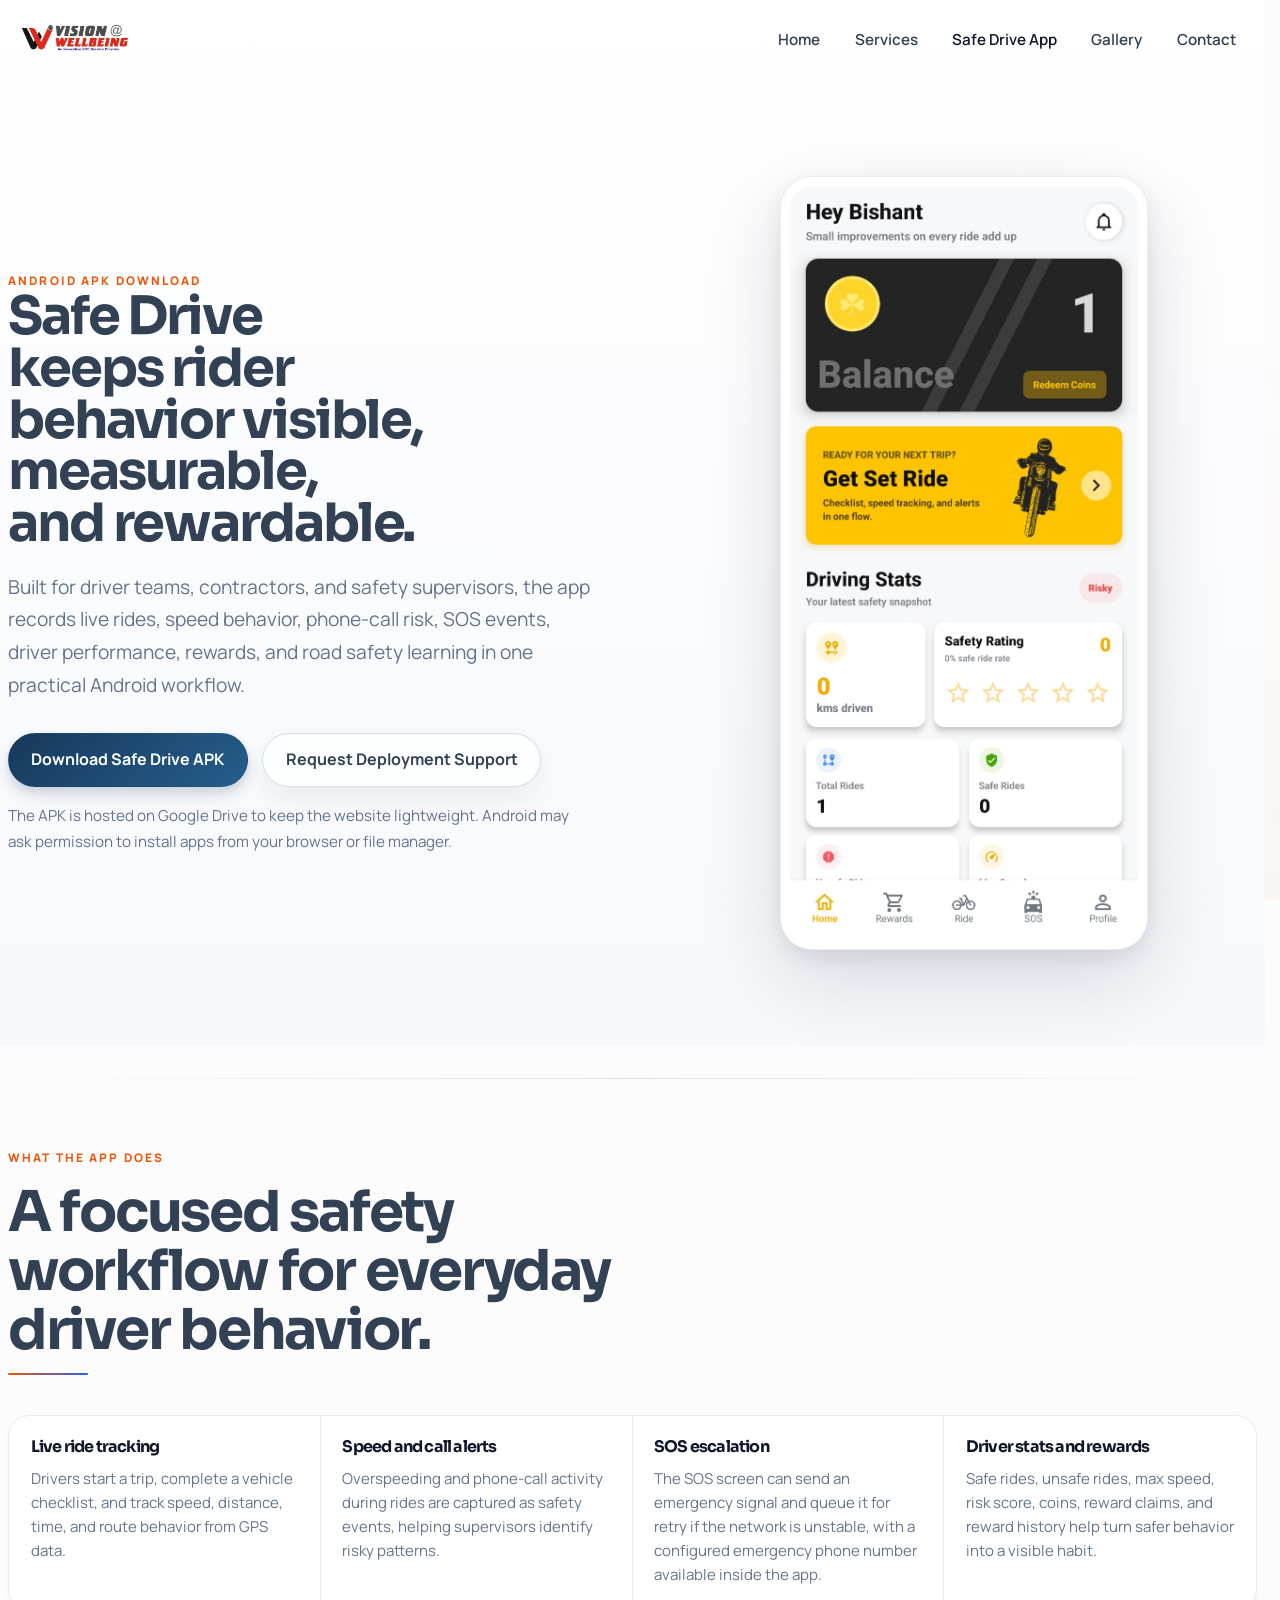
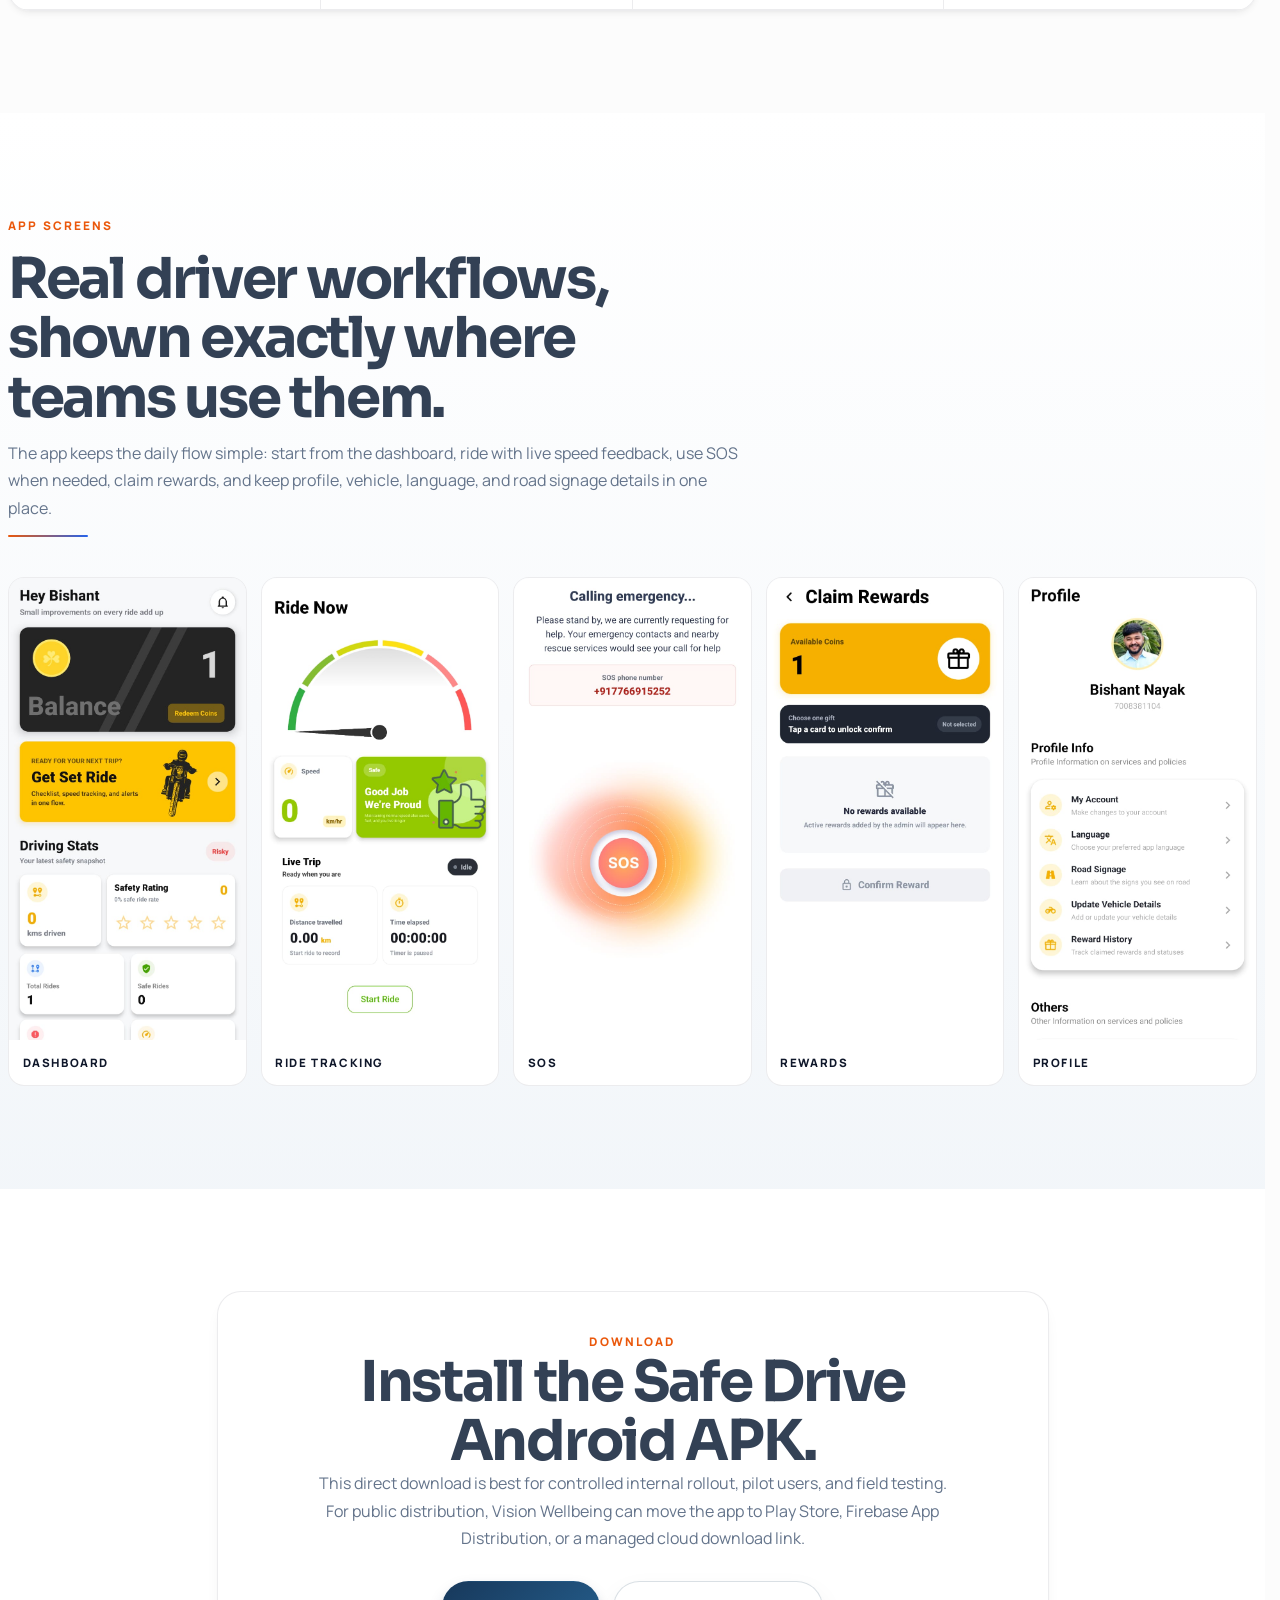
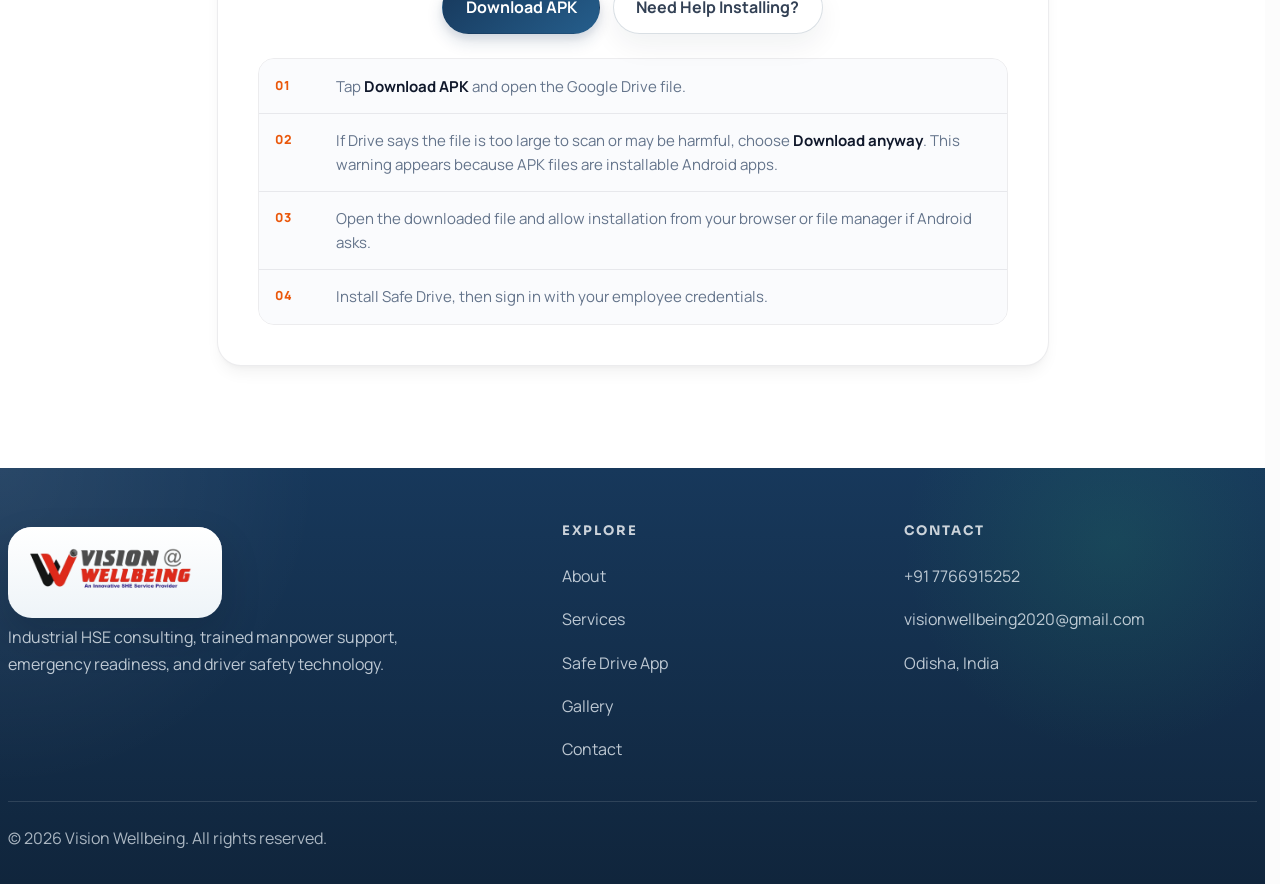
==== safe-drive.html @ f44c6697 "Updates" ====
<!doctype html>
<html lang="en">
  <head>
    <meta charset="UTF-8" />
    <meta name="viewport" content="width=device-width, initial-scale=1.0" />
    <title>Safe Drive App | Vision Wellbeing Driver Safety APK</title>
    <meta
      name="description"
      content="Download the Safe Drive Android APK from Vision Wellbeing. Track ride speed, overspeeding, call risk, SOS, driver stats, rewards and road signage learning."
    />
    <meta
      name="keywords"
      content="Safe Drive APK, driver safety app, road safety app, GPS speed tracking, SOS app, Vision Wellbeing"
    />
    <meta name="robots" content="index,follow" />
    <meta name="theme-color" content="#17385b" />
    <meta property="og:type" content="website" />
    <meta property="og:site_name" content="Vision Wellbeing" />
    <meta property="og:title" content="Safe Drive App | Vision Wellbeing" />
    <meta
      property="og:description"
      content="A driver safety app for live ride tracking, speed alerts, call warnings, SOS support, rewards, and road safety learning."
    />
    <meta property="og:url" content="https://visionwellbeing.co.in/safe-drive.html" />
    <meta
      property="og:image"
      content="https://visionwellbeing.co.in/static/images/safe-drive/home_page.jpeg"
    />
    <link rel="canonical" href="https://visionwellbeing.co.in/safe-drive.html" />
    <link
      rel="icon"
      type="image/x-icon"
      href="static/images/meta/favicon.ico"
    />
    <link rel="preconnect" href="https://fonts.googleapis.com" />
    <link rel="preconnect" href="https://fonts.gstatic.com" crossorigin />
    <link
      href="https://fonts.googleapis.com/css2?family=Manrope:wght@400;500;600;700;800&amp;family=Sora:wght@600;700;800&amp;display=swap"
      rel="stylesheet"
    />
    <link rel="stylesheet" href="static/css/index.css" />
  </head>
  <body class="safe-drive-page">
    <header class="site-header" id="siteHeader">
      <div class="container nav-wrap">
        <a class="brand" href="index.html#home" aria-label="Vision WellBeing home">
          <img
            class="brand-logo"
            src="static/images/logos/logo.png"
            alt="Vision Well being logo"
          />
        </a>

        <button
          class="menu-toggle"
          id="menuToggle"
          type="button"
          aria-label="Toggle menu"
          aria-expanded="false"
          aria-controls="mainNav"
        >
          <span></span>
          <span></span>
          <span></span>
        </button>

        <nav class="main-nav" id="mainNav" aria-label="Primary navigation">
          <a href="index.html#home">Home</a>
          <a href="index.html#services">Services</a>
          <a class="active" href="safe-drive.html">Safe Drive App</a>
          <a href="index.html#work">Gallery</a>
          <a href="index.html#contact">Contact</a>
        </nav>
      </div>
    </header>

    <main>
      <section class="safe-drive-hero">
        <div class="container safe-drive-hero-grid">
          <div class="safe-drive-hero-copy reveal">
            <p class="eyebrow">Android APK download</p>
            <h1 class="hero-title">
              Safe Drive keeps rider behavior visible, measurable, and
              rewardable.
            </h1>
            <p class="hero-subtitle">
              Built for driver teams, contractors, and safety supervisors, the
              app records live rides, speed behavior, phone-call risk, SOS
              events, driver performance, rewards, and road safety learning in
              one practical Android workflow.
            </p>
            <div class="hero-actions">
              <a
                class="btn btn-primary"
                href="https://drive.google.com/uc?export=download&amp;id=1YH_g91ItYjjLVd2Y5SVkSc28QY6SFQeY"
                type="application/vnd.android.package-archive"
                rel="noopener"
                >Download Safe Drive APK</a
              >
              <a class="btn btn-secondary" href="index.html#contact"
                >Request Deployment Support</a
              >
            </div>
            <p class="download-note">
              The APK is hosted on Google Drive to keep the website lightweight.
              Android may ask permission to install apps from your browser or
              file manager.
            </p>
          </div>

          <div class="safe-drive-device reveal">
            <figure class="safe-phone-frame safe-phone-frame-hero">
              <img
                src="static/images/safe-drive/home_page.jpeg"
                alt="Safe Drive home dashboard showing coins, ride start, and driving stats"
              />
            </figure>
          </div>
        </div>
      </section>

      <section class="section section-cream">
        <div class="container">
          <div class="section-head reveal">
            <p class="section-label">What the app does</p>
            <h2 class="section-title">
              A focused safety workflow for everyday driver behavior.
            </h2>
          </div>

          <div class="safe-feature-grid safe-feature-grid-minimal">
            <article class="safe-feature-card reveal">
              <h3>Live ride tracking</h3>
              <p>
                Drivers start a trip, complete a vehicle checklist, and track
                speed, distance, time, and route behavior from GPS data.
              </p>
            </article>
            <article class="safe-feature-card reveal">
              <h3>Speed and call alerts</h3>
              <p>
                Overspeeding and phone-call activity during rides are captured
                as safety events, helping supervisors identify risky patterns.
              </p>
            </article>
            <article class="safe-feature-card reveal">
              <h3>SOS escalation</h3>
              <p>
                The SOS screen can send an emergency signal and queue it for
                retry if the network is unstable, with a configured emergency
                phone number available inside the app.
              </p>
            </article>
            <article class="safe-feature-card reveal">
              <h3>Driver stats and rewards</h3>
              <p>
                Safe rides, unsafe rides, max speed, risk score, coins, reward
                claims, and reward history help turn safer behavior into a
                visible habit.
              </p>
            </article>
          </div>
        </div>
      </section>

      <section class="section safe-screens-showcase">
        <div class="container">
          <div class="section-head reveal">
            <p class="section-label">App screens</p>
            <h2 class="section-title">
              Real driver workflows, shown exactly where teams use them.
            </h2>
            <p class="section-text section-text-wide">
              The app keeps the daily flow simple: start from the dashboard,
              ride with live speed feedback, use SOS when needed, claim rewards,
              and keep profile, vehicle, language, and road signage details in
              one place.
            </p>
          </div>

          <div class="screen-gallery screen-gallery-minimal">
            <article class="screen-gallery-card reveal">
              <img
                src="static/images/safe-drive/home_page.jpeg"
                alt="Safe Drive home page dashboard"
                loading="lazy"
              />
              <div>
                <span>Dashboard</span>
              </div>
            </article>
            <article class="screen-gallery-card reveal">
              <img
                src="static/images/safe-drive/ride_screen.jpeg"
                alt="Safe Drive live ride page"
                loading="lazy"
              />
              <div>
                <span>Ride tracking</span>
              </div>
            </article>
            <article class="screen-gallery-card reveal">
              <img
                src="static/images/safe-drive/sos.jpeg"
                alt="Safe Drive SOS page"
                loading="lazy"
              />
              <div>
                <span>SOS</span>
              </div>
            </article>
            <article class="screen-gallery-card reveal">
              <img
                src="static/images/safe-drive/rewards.jpeg"
                alt="Safe Drive rewards page"
                loading="lazy"
              />
              <div>
                <span>Rewards</span>
              </div>
            </article>
            <article class="screen-gallery-card reveal">
              <img
                src="static/images/safe-drive/profile.jpeg"
                alt="Safe Drive profile page"
                loading="lazy"
              />
              <div>
                <span>Profile</span>
              </div>
            </article>
          </div>
        </div>
      </section>

      <section class="section app-download-panel" id="download">
        <div class="container app-download-minimal">
          <div class="reveal">
            <p class="section-label">Download</p>
            <h2 class="section-title">Install the Safe Drive Android APK.</h2>
            <p class="section-text">
              This direct download is best for controlled internal rollout,
              pilot users, and field testing. For public distribution, Vision
              Wellbeing can move the app to Play Store, Firebase App
              Distribution, or a managed cloud download link.
            </p>
            <div class="safe-drive-actions">
              <a
                class="btn btn-primary"
                href="https://drive.google.com/uc?export=download&amp;id=1YH_g91ItYjjLVd2Y5SVkSc28QY6SFQeY"
                type="application/vnd.android.package-archive"
                rel="noopener"
                >Download APK</a
              >
              <a class="btn btn-secondary" href="index.html#contact"
                >Need Help Installing?</a
              >
            </div>

            <div class="install-steps" aria-label="Safe Drive installation steps">
              <article>
                <span>01</span>
                <p>Tap <strong>Download APK</strong> and open the Google Drive file.</p>
              </article>
              <article>
                <span>02</span>
                <p>
                  If Drive says the file is too large to scan or may be harmful,
                  choose <strong>Download anyway</strong>. This warning appears
                  because APK files are installable Android apps.
                </p>
              </article>
              <article>
                <span>03</span>
                <p>
                  Open the downloaded file and allow installation from your
                  browser or file manager if Android asks.
                </p>
              </article>
              <article>
                <span>04</span>
                <p>Install Safe Drive, then sign in with your employee credentials.</p>
              </article>
            </div>
          </div>
        </div>
      </section>
    </main>

    <footer class="site-footer">
      <div class="container footer-grid">
        <div class="footer-brand-block">
          <a class="brand brand-footer footer-brand-mark" href="index.html#home">
            <span class="footer-logo-badge">
              <img
                class="brand-logo"
                src="static/images/logos/logo.png"
                alt="Vision Well being logo"
              />
            </span>
          </a>
          <p>
            Industrial HSE consulting, trained manpower support, emergency
            readiness, and driver safety technology.
          </p>
        </div>

        <div class="footer-links">
          <h3>Explore</h3>
          <a href="index.html#about">About</a>
          <a href="index.html#services">Services</a>
          <a href="safe-drive.html">Safe Drive App</a>
          <a href="index.html#work">Gallery</a>
          <a href="index.html#contact">Contact</a>
        </div>

        <div class="footer-contact">
          <h3>Contact</h3>
          <a href="tel:+917766915252">+91 7766915252</a>
          <a href="mailto:visionwellbeing2020@gmail.com"
            >visionwellbeing2020@gmail.com</a
          >
          <span>Odisha, India</span>
        </div>
      </div>

      <div class="container footer-bottom">
        <p>
          &copy; <span id="year"></span> Vision Wellbeing. All rights
          reserved.
        </p>
      </div>
    </footer>

    <button
      class="back-to-top"
      id="backToTop"
      type="button"
      aria-label="Back to top"
    >
      <svg viewBox="0 0 24 24" aria-hidden="true" focusable="false">
        <path
          d="M12 19V5M12 5l-6 6M12 5l6 6"
          fill="none"
          stroke="currentColor"
          stroke-linecap="round"
          stroke-linejoin="round"
          stroke-width="2.25"
        />
      </svg>
    </button>

    <script src="static/js/index.js"></script>
  </body>
</html>
---- static/css/index.css ----
:root {
  --page-bg: #fcfcfc;
  --page-bg-alt: #f1f5f9;
  --surface: rgba(255, 255, 255, 0.7);
  --surface-strong: rgba(255, 255, 255, 0.98);
  --surface-dark: #0f172a;
  --text: #334155;
  --heading: #0f172a;
  --muted: #64748b;
  --line: rgba(15, 23, 42, 0.08);
  --line-strong: rgba(15, 23, 42, 0.15);
  --accent: #ea580c;
  --accent-2: #2563eb;
  --accent-soft: #ffedd5;
  --accent-ghost: rgba(234, 88, 12, 0.1);
  --shadow-sm:
    0 4px 6px -1px rgba(0, 0, 0, 0.05), 0 2px 4px -2px rgba(0, 0, 0, 0.05);
  --shadow-md:
    0 10px 15px -3px rgba(0, 0, 0, 0.05), 0 4px 6px -4px rgba(0, 0, 0, 0.05);
  --shadow-lg:
    0 20px 25px -5px rgba(0, 0, 0, 0.05), 0 8px 10px -6px rgba(0, 0, 0, 0.05);
  --shadow-xl: 0 25px 50px -12px rgba(0, 0, 0, 0.1);
  --radius-sm: 12px;
  --radius-md: 24px;
  --radius-lg: 32px;
  --container: 1280px;
  --header-h: 80px;
  --ease: cubic-bezier(0.16, 1, 0.3, 1);
  --glass-bg: rgba(255, 255, 255, 0.65);
  --glass-border: rgba(255, 255, 255, 0.4);
}

*,
*::before,
*::after {
  box-sizing: border-box;
}

html {
  scroll-behavior: smooth;
  overflow-x: hidden;
  scrollbar-gutter: stable;
}

body {
  margin: 0;
  min-width: 320px;
  width: 100%;
  font-family: Manrope, "Segoe UI", sans-serif;
  color: var(--text);
  background: var(--page-bg);
  line-height: 1.7;
  overflow-x: hidden;
  -webkit-font-smoothing: antialiased;
  -moz-osx-font-smoothing: grayscale;
}

h1,
h2,
h3 {
  font-family: Sora, Manrope, sans-serif;
  letter-spacing: -0.05em;
  margin-top: 0;
  margin-bottom: 1.5rem;
}

p {
  margin-top: 0;
  margin-bottom: 1.5rem;
}

body::before,
body::after {
  content: "";
  position: fixed;
  inset: 0;
  pointer-events: none;
  z-index: -1;
}

body::before {
  opacity: 0.4;
  background-image:
    linear-gradient(var(--line) 1px, transparent 1px),
    linear-gradient(90deg, var(--line) 1px, transparent 1px);
  background-size: 60px 60px;
  mask-image: radial-gradient(circle at center, black 10%, transparent 80%);
}

body::after {
  background:
    radial-gradient(circle at 0% 0%, rgba(37, 99, 235, 0.04), transparent 40%),
    radial-gradient(
      circle at 100% 100%,
      rgba(234, 88, 12, 0.04),
      transparent 40%
    );
}

a {
  color: inherit;
  text-decoration: none;
}

button,
input,
textarea {
  font: inherit;
}

button {
  cursor: pointer;
}

img {
  display: block;
  max-width: 100%;
}

main,
section,
footer {
  overflow-x: clip;
}

.container {
  width: min(var(--container), calc(100% - 1rem));
  margin-inline: auto;
  /* padding-inline: 0.5rem; */
}

.scroll-progress {
  position: fixed;
  inset: 0 auto auto 0;
  z-index: 1500;
  width: 100%;
  height: 2px;
  pointer-events: none;
  background: linear-gradient(90deg, rgba(23, 56, 91, 0.06), transparent);
}

.scroll-progress span {
  display: block;
  width: 0;
  height: 100%;
  background: linear-gradient(90deg, var(--accent), var(--accent-2), #2aa46f);
  box-shadow: 0 0 10px rgba(30, 122, 168, 0.18);
  transition: width 120ms linear;
}

.site-header {
  position: fixed;
  top: 0;
  left: 0;
  right: 0;
  z-index: 1200;
  padding: 0;
  transition:
    transform 220ms var(--ease),
    opacity 220ms var(--ease),
    padding 220ms var(--ease);
}

.site-header .container {
  /* width: min(var(--container), 100%); */
  width: min(var(--container), calc(100% - 1rem));
  margin-inline: auto;
  transition:
    width 240ms var(--ease),
    transform 240ms var(--ease);
}

.nav-wrap {
  min-height: var(--header-h);
  /* padding: 0.3rem 1rem; */
  padding: 0.3rem 0;
  display: flex;
  align-items: center;
  justify-content: space-between;
  gap: 1rem;
  border-radius: 0;
  border: 1px solid transparent;
  background: transparent;
  backdrop-filter: none;
  box-shadow: none;
  transition:
    background-color 220ms var(--ease),
    border-color 220ms var(--ease),
    box-shadow 220ms var(--ease),
    transform 220ms var(--ease),
    border-radius 220ms var(--ease),
    backdrop-filter 220ms var(--ease);

  padding: 0 20px 0 0;
}

.site-header.scrolled {
  padding-top: 0.45rem;
}

.site-header.scrolled .container {
  /* width: min(var(--container), calc(100% - 0.9rem)); */
  width: min(var(--container), calc(100% - 1rem));
  transform: translateY(0);
}

.site-header.scrolled .nav-wrap {
  border-radius: 1.35rem;
  background:
    linear-gradient(
      180deg,
      rgba(255, 255, 255, 0.82),
      rgba(255, 255, 255, 0.62)
    ),
    linear-gradient(
      135deg,
      rgba(255, 255, 255, 0.44),
      rgba(255, 255, 255, 0.12)
    );
  border-color: rgba(255, 255, 255, 0.7);

  backdrop-filter: blur(22px) saturate(140%);
  box-shadow:
    0 22px 48px rgba(21, 34, 48, 0.12),
    inset 0 1px 0 rgba(255, 255, 255, 0.62);
  animation: navDetach 320ms var(--ease);
  margin-top: 1rem;
}

@keyframes navDetach {
  0% {
    transform: translateY(-0.4rem) scale(0.985);
    opacity: 0.75;
  }
  100% {
    transform: translateY(0) scale(1);
    opacity: 1;
  }
}

.brand {
  display: inline-flex;

  align-items: center;
  gap: 0.9rem;
  min-width: 0;
  max-width: min(100%, 22rem);
}

.brand-logo {
  /* width: clamp(12.65rem, 4.8vw, 10.15rem); */
  height: clamp(2.65rem, 4.8vw, 3.15rem);
  padding: 4px 10px;
  flex: 0 0 auto;
  object-fit: contain;
}

.brand-copy {
  display: grid;
  min-width: 0;
}

.brand-title {
  display: flex;
  flex-wrap: wrap;
  gap: 0.35rem;
  align-items: center;
  font-family: Sora, Manrope, sans-serif;
  font-size: clamp(1rem, 2vw, 1.25rem);
  font-weight: 700;
  letter-spacing: -0.04em;
  line-height: 1;
}

.brand-title-blue {
  color: #1c73d7;
}

.brand-title-green {
  color: #26a86a;
}

.main-nav {
  position: fixed;
  top: calc(var(--header-h) + 0.55rem);
  left: 50%;
  width: min(var(--container), calc(100vw - 2rem));
  padding: 0.75rem;
  display: grid;
  gap: 0.4rem;
  border-radius: 1.75rem;
  border: 1px solid rgba(255, 255, 255, 0.48);
  box-shadow: 0 24px 54px rgba(21, 34, 48, 0.16);
  transform: translateX(-50%) translateY(-0.9rem) scale(0.96);
  opacity: 1;
  visibility: hidden;
  transition:
    transform 220ms var(--ease),
    opacity 220ms var(--ease),
    visibility 220ms var(--ease);
}

.main-nav.open {
  transform: translateX(-50%) translateY(0) scale(1);
  opacity: 1;
  visibility: visible;
}

.main-nav a {
  padding: 0.8rem 0.95rem;
  border-radius: 999px;
  color: rgba(21, 34, 48, 0.9);
  font-size: 0.95rem;
  font-weight: 600;
  opacity: 1;
  transition:
    background-color 180ms var(--ease),
    color 180ms var(--ease),
    transform 180ms var(--ease);
}

.main-nav a:hover,
.main-nav a.active {
  color: var(--surface-dark);
  background: rgba(23, 56, 91, 0.08);
  transform: translateX(0.2rem);
}

.nav-dropdown {
  position: relative;
  display: grid;
}

.nav-dropdown-head {
  display: grid;
  grid-template-columns: minmax(0, 1fr) auto;
  align-items: center;
  gap: 0.25rem;
}

.nav-dropdown-link {
  padding: 0.8rem 0.95rem;
  border-radius: 999px;
  color: rgba(21, 34, 48, 0.9);
  font-size: 0.95rem;
  font-weight: 600;
  transition:
    background-color 180ms var(--ease),
    color 180ms var(--ease),
    transform 180ms var(--ease);
}

.nav-dropdown-toggle {
  min-height: 3rem;
  min-width: 3rem;
  padding: 0.8rem;
  border: 0;
  border-radius: 999px;
  display: inline-flex;
  align-items: center;
  justify-content: center;
  background: transparent;
  color: rgba(21, 34, 48, 0.9);
  font-size: 0.95rem;
  font-weight: 600;
  transition:
    background-color 180ms var(--ease),
    color 180ms var(--ease);
}

.nav-dropdown-link:hover,
.nav-dropdown-link.active,
.nav-dropdown-toggle:hover,
.nav-dropdown-toggle.active,
.nav-dropdown.open .nav-dropdown-toggle,
.nav-dropdown.open .nav-dropdown-link {
  color: var(--surface-dark);
  background: rgba(23, 56, 91, 0.08);
}

.nav-caret {
  width: 0.6rem;
  height: 0.6rem;
  border-right: 2px solid currentColor;
  border-bottom: 2px solid currentColor;
  transform: rotate(45deg) translateY(-0.08rem);
  transition: transform 180ms var(--ease);
}

.nav-dropdown.open .nav-caret {
  transform: rotate(-135deg) translateY(-0.08rem);
}

.nav-submenu {
  display: grid;
  gap: 0.35rem;
  padding: 0.45rem;
  margin-top: 0.25rem;
  border-radius: 1.4rem;
  border: 1px solid rgba(23, 56, 91, 0.08);
  background: rgba(255, 255, 255, 0.94);
  box-shadow: 0 10px 24px rgba(21, 34, 48, 0.1);
  opacity: 0;
  max-height: 0;
  overflow: hidden;
  visibility: hidden;
  transform: translateY(-0.25rem);
  transition:
    opacity 180ms var(--ease),
    max-height 220ms var(--ease),
    visibility 180ms var(--ease),
    transform 180ms var(--ease);
}

.nav-dropdown.open .nav-submenu {
  opacity: 1;
  max-height: 28rem;
  visibility: visible;
  transform: translateY(0);
}

.nav-submenu a {
  padding: 0.7rem 0.85rem;
  border-radius: 1rem;
  font-size: 0.92rem;
}

.menu-toggle {
  width: 3rem;
  height: 3rem;
  border: 1px solid rgba(23, 56, 91, 0.14);
  border-radius: 1rem;
  display: inline-grid;
  align-content: center;
  gap: 0.33rem;
  padding-inline: 0.7rem;
  background: rgba(255, 255, 255, 0.6);
  color: var(--text);
}

.menu-toggle span {
  height: 2px;
  background: currentColor;
  border-radius: 999px;
  transition:
    transform 180ms var(--ease),
    opacity 180ms var(--ease);
}

.menu-toggle.active span:nth-child(1) {
  transform: translateY(0.46rem) rotate(45deg);
}

.menu-toggle.active span:nth-child(2) {
  opacity: 0;
}

.menu-toggle.active span:nth-child(3) {
  transform: translateY(-0.46rem) rotate(-45deg);
}

.hero {
  position: relative;
  min-height: 100vh;
  min-height: 100svh;
  /* padding: calc(var(--header-h) + 9rem) 0 1.5rem; */
  padding-top: calc(var(--header-h) + 5rem);
  display: flex;
  align-items: stretch;
  overflow: clip;
  background:
    radial-gradient(circle at 10% 20%, rgba(23, 56, 91, 0.05), transparent 40%),
    radial-gradient(
      circle at 90% 80%,
      rgba(232, 118, 59, 0.05),
      transparent 40%
    ),
    radial-gradient(
      circle at 50% 50%,
      rgba(38, 168, 106, 0.03),
      transparent 50%
    );
  background-size: 200% 200%;
  animation: heroMesh 15s ease infinite alternate;
  background-attachment: fixed;
}

@keyframes heroMesh {
  0% {
    background-position: 0% 0%;
  }
  100% {
    background-position: 100% 100%;
  }
}

.hero::before {
  content: "";
  position: absolute;
  inset: 10% -6% auto auto;
  width: min(44rem, 78vw);
  aspect-ratio: 1 / 1;
  border-radius: 50%;
  background: radial-gradient(circle, rgba(23, 56, 91, 0.08), transparent 66%);
  pointer-events: none;
}

.hero::after {
  content: "";
  position: absolute;
  inset: 4rem auto auto 0;
  width: min(34rem, 48vw);
  height: 1px;
  background: linear-gradient(90deg, rgba(232, 118, 59, 0.24), transparent 72%);
  pointer-events: none;
}

.hero-settings {
  position: absolute;
  top: 50%;
  left: calc(100% - 2rem);
  z-index: 0;
  width: min(96vh, 66rem);
  height: min(96vh, 66rem);
  background: url("../images/settings.png") center/contain no-repeat;
  opacity: 0.06;
  transform: translate(-50%, -50%);
  transform-origin: center;
  pointer-events: none;
  filter: saturate(0.95) contrast(1.02);
  animation: heroSettingsSpin 34s linear infinite;
  will-change: transform;
}

@keyframes heroSettingsSpin {
  from {
    transform: translate(-50%, -50%) rotate(0deg);
  }
  to {
    transform: translate(-50%, -50%) rotate(360deg);
  }
}

@keyframes heroSettingsSpinMobile {
  from {
    transform: translate(-50%, 0) rotate(0deg);
  }
  to {
    transform: translate(-50%, 0) rotate(360deg);
  }
}

.hero-orb {
  position: absolute;
  border-radius: 70%;
  filter: blur(40px);
  pointer-events: none;
}

.hero-orb-left {
  top: 7rem;
  left: -6rem;
  width: 16rem;
  height: 16rem;
  background: rgba(232, 118, 59, 0.18);
}

.hero-orb-right {
  right: -4rem;
  bottom: 2rem;
  width: 22rem;
  height: 22rem;
  background: rgba(23, 56, 91, 0.12);
}

.hero-grid {
  display: grid;
  align-items: center;
  gap: clamp(2rem, 5vw, 4.75rem);
  min-height: calc(100vh - var(--header-h) - 3rem);
  min-height: calc(100svh - var(--header-h) - 3rem);
  position: relative;
  z-index: 1;
}

.hero-copy {
  min-width: 0;
  position: relative;
}

.eyebrow,
.section-label,
.card-eyebrow,
.insight-kicker,
.process-panel-label {
  margin: 0;
  font-size: 0.74rem;
  font-weight: 800;
  letter-spacing: 0.18em;
  text-transform: uppercase;
}

.eyebrow,
.section-label,
.card-eyebrow,
.process-panel-label {
  color: var(--accent);
}

.hero-title,
.section-title {
  margin: 0;
  font-family: Sora, Manrope, sans-serif;
  font-weight: 700;
  letter-spacing: -0.04em;
  line-height: 1.05;
}

.hero-title {
  max-width: 12ch;
  font-size: clamp(1.8rem, 5vw, 3.5rem);
  text-wrap: balance;
}

.hero-title-emphasis {
  display: inline-block;
  color: #214f79;
}

.hero-subtitle,
.section-text,
.service-card p,
.process-step p,
.process-panel p,
.contact-cards p {
  margin: 0;
  color: var(--muted);
}

.hero-subtitle {
  max-width: 38rem;
  margin-top: 1.3rem;
  font-size: clamp(1rem, 1.9vw, 1.2rem);
  text-wrap: pretty;
}

.hero-actions {
  margin-top: 2rem;
  display: flex;
  flex-wrap: wrap;
  gap: 0.9rem;
}

.btn {
  min-height: 3.35rem;
  padding: 0 1.4rem;
  border-radius: 999px;
  position: relative;
  isolation: isolate;
  overflow: hidden;
  display: inline-flex;
  align-items: center;
  justify-content: center;
  border: 1px solid transparent;
  font-weight: 700;
  transition:
    transform 300ms cubic-bezier(0.34, 1.56, 0.64, 1),
    box-shadow 300ms var(--ease),
    background-color 300ms var(--ease),
    border-color 300ms var(--ease);
}

.btn:hover {
  transform: translateY(-4px) scale(1.02);
  box-shadow:
    0 10px 20px rgba(0, 0, 0, 0.08),
    0 4px 8px rgba(0, 0, 0, 0.04);
}

.btn::after {
  display: none;
}

.btn:disabled {
  cursor: wait;
  opacity: 0.75;
  transform: none;
  box-shadow: none;
}

.btn-primary {
  background: linear-gradient(140deg, #17385b, #245b88 92%);
  color: #fff;
  box-shadow:
    0 8px 16px rgba(23, 56, 91, 0.15),
    0 4px 8px rgba(23, 56, 91, 0.08);
}

.btn-primary:hover {
  box-shadow:
    0 16px 32px rgba(23, 56, 91, 0.2),
    0 8px 16px rgba(23, 56, 91, 0.12);
}

.btn-secondary {
  border-color: rgba(23, 56, 91, 0.16);
  background: rgba(255, 255, 255, 0.68);
  color: var(--text);
  box-shadow: 0 12px 28px rgba(21, 34, 48, 0.06);
}

.btn-full {
  width: 100%;
}

.safe-drive-section {
  background:
    linear-gradient(135deg, rgba(23, 56, 91, 0.97), rgba(11, 28, 47, 0.98)),
    var(--surface-dark);
  color: #fff;
}

.safe-drive-grid,
.safe-drive-hero-grid,
.app-download-grid {
  display: grid;
  gap: 2rem;
  align-items: center;
}

.safe-drive-section .section-title,
.safe-drive-section .section-text {
  color: #fff;
}

.safe-drive-section .section-text {
  color: rgba(237, 243, 249, 0.78);
}

.safe-drive-actions {
  margin-top: 1.8rem;
  display: flex;
  flex-wrap: wrap;
  gap: 0.8rem;
}

.safe-drive-preview,
.safe-drive-device {
  display: flex;
  justify-content: center;
}

.safe-screen-stack {
  width: min(100%, 34rem);
  min-height: 38rem;
  position: relative;
}

.safe-screen-stack-hero {
  min-height: 42rem;
}

.safe-screen-stack-compact {
  min-height: 34rem;
}

.safe-screen-card {
  margin: 0;
  overflow: hidden;
  border-radius: 2rem;
  border: 1px solid rgba(255, 255, 255, 0.52);
  background: #fff;
  box-shadow: 0 28px 70px rgba(8, 20, 34, 0.22);
}

.safe-screen-card img {
  width: 100%;
  height: 100%;
  display: block;
  object-fit: cover;
  object-position: top center;
}

.safe-screen-card-main {
  position: absolute;
  top: 0;
  left: 5%;
  width: 58%;
  aspect-ratio: 390 / 844;
}

.safe-screen-card-float {
  position: absolute;
  right: 0;
  top: 5.5rem;
  width: 54%;
  aspect-ratio: 390 / 844;
  transform: rotate(3deg);
}

.safe-screen-card-alert {
  position: absolute;
  left: 0;
  bottom: 0.8rem;
  width: 42%;
  aspect-ratio: 390 / 844;
  transform: rotate(-5deg);
  box-shadow: 0 22px 52px rgba(234, 88, 12, 0.22);
}

.safe-screen-stack-compact .safe-screen-card-main {
  left: 6%;
  width: 54%;
}

.safe-screen-stack-compact .safe-screen-card-float {
  top: 3rem;
  width: 50%;
}

.app-phone {
  width: min(100%, 24rem);
  min-height: 31rem;
  padding: 1rem;
  border: 1px solid rgba(255, 255, 255, 0.18);
  border-radius: 2.2rem;
  background:
    linear-gradient(
      180deg,
      rgba(255, 255, 255, 0.94),
      rgba(246, 248, 252, 0.9)
    ),
    #fff;
  color: var(--heading);
  box-shadow: 0 28px 70px rgba(0, 0, 0, 0.22);
  position: relative;
  overflow: hidden;
}

.app-phone::before {
  content: "";
  position: absolute;
  top: 0.7rem;
  left: 50%;
  width: 5.6rem;
  height: 0.35rem;
  border-radius: 999px;
  background: rgba(15, 23, 42, 0.16);
  transform: translateX(-50%);
}

.app-phone-large {
  width: min(100%, 25rem);
  min-height: 35rem;
}

.app-phone-top {
  margin-top: 1.2rem;
  display: flex;
  align-items: center;
  gap: 0.8rem;
}

.app-phone-top img {
  width: 3.8rem;
  height: 3.8rem;
  border-radius: 1.1rem;
  background: #111827;
  box-shadow: 0 14px 24px rgba(15, 23, 42, 0.14);
}

.app-phone-top span,
.ride-status-card span {
  display: block;
  color: var(--muted);
  font-size: 0.82rem;
  font-weight: 800;
  text-transform: uppercase;
  letter-spacing: 0.12em;
}

.app-phone-top strong,
.ride-status-card strong {
  display: block;
  margin-top: 0.15rem;
  color: var(--heading);
  font-family: Sora, Manrope, sans-serif;
  font-size: 1.1rem;
  line-height: 1.2;
}

.app-speedometer {
  width: 100%;
  margin: 2rem 0 1.1rem;
}

.app-stat-grid {
  display: grid;
  grid-template-columns: repeat(2, minmax(0, 1fr));
  gap: 0.7rem;
}

.app-stat-grid span,
.safe-feature-card,
.download-card,
.ride-status-card {
  border: 1px solid var(--line);
  border-radius: var(--radius-sm);
  background: rgba(255, 255, 255, 0.78);
}

.app-stat-grid span {
  min-height: 4.25rem;
  padding: 0.8rem;
  display: grid;
  place-items: center;
  color: var(--heading);
  font-weight: 800;
  text-align: center;
  line-height: 1.25;
}

.safe-drive-hero {
  min-height: 100vh;
  min-height: 100svh;
  padding: calc(var(--header-h) + 4rem) 0 4rem;
  display: grid;
  align-items: center;
  background:
    linear-gradient(
      180deg,
      rgba(255, 255, 255, 0.86),
      rgba(241, 245, 249, 0.74)
    ),
    var(--page-bg-alt);
}

.safe-drive-page .hero-title {
  max-width: 13ch;
}

.download-note {
  max-width: 38rem;
  margin: 1rem 0 0;
  color: var(--muted);
  font-size: 0.95rem;
}

.ride-status-card {
  padding: 1rem;
}

.app-bike {
  width: min(70%, 12rem);
  margin: 1.1rem auto 0;
}

.safe-feature-grid {
  display: grid;
  grid-template-columns: repeat(auto-fit, minmax(min(100%, 18rem), 1fr));
  gap: 1rem;
}

.safe-feature-card {
  padding: 1.35rem;
  box-shadow: var(--shadow-sm);
}

.safe-feature-card span {
  color: var(--accent);
  font-weight: 900;
}

.safe-feature-card h3 {
  margin: 0.55rem 0 0.6rem;
  color: var(--heading);
  font-size: 1.08rem;
  line-height: 1.25;
}

.safe-feature-card p {
  margin: 0;
  color: var(--muted);
}

.safe-screens-showcase {
  background:
    linear-gradient(
      180deg,
      rgba(255, 255, 255, 0.96),
      rgba(241, 245, 249, 0.9)
    ),
    #fff;
}

.screen-gallery {
  display: grid;
  grid-template-columns: repeat(auto-fit, minmax(min(100%, 13rem), 1fr));
  gap: 1rem;
  align-items: start;
}

.screen-gallery-card {
  margin: 0;
  overflow: hidden;
  border: 1px solid var(--line);
  border-radius: var(--radius-sm);
  background: rgba(255, 255, 255, 0.86);
  box-shadow: var(--shadow-md);
}

.screen-gallery-card img {
  width: 100%;
  aspect-ratio: 390 / 844;
  object-fit: cover;
  object-position: top center;
  background: var(--page-bg-alt);
}

.screen-gallery-card div {
  padding: 1rem;
  display: grid;
  gap: 0.35rem;
}

.screen-gallery-card span {
  color: var(--accent);
  font-size: 0.75rem;
  font-weight: 900;
  letter-spacing: 0.14em;
  text-transform: uppercase;
}

.screen-gallery-card strong {
  color: var(--heading);
  font-size: 0.98rem;
  line-height: 1.35;
}

.app-download-panel {
  background: #fff;
}

.download-card {
  padding: 1rem;
  box-shadow: var(--shadow-md);
}

.download-card img {
  width: 100%;
  border-radius: var(--radius-sm);
  background: var(--page-bg-alt);
}

.download-card div {
  margin-top: 1rem;
  display: grid;
  gap: 0.2rem;
}

.download-card strong {
  color: var(--heading);
  font-family: Sora, Manrope, sans-serif;
}

.download-card span {
  color: var(--muted);
}

.safe-drive-page .safe-drive-hero {
  min-height: auto;
  padding: calc(var(--header-h) + 6rem) 0 6rem;
  background:
    linear-gradient(
      180deg,
      rgba(255, 255, 255, 0.96),
      rgba(246, 248, 252, 0.92)
    ),
    var(--page-bg);
}

.safe-drive-page .safe-drive-hero-grid {
  gap: clamp(2rem, 6vw, 5rem);
}

.safe-drive-page .hero-title {
  max-width: 12ch;
  font-size: clamp(1.55rem, 6.4vw, 3.3rem);
  line-height: 0.98;
}

.safe-drive-page .hero-subtitle {
  max-width: 42rem;
}

.safe-phone-frame {
  width: min(100%, 21rem);
  margin: 0;
  padding: 0.55rem;
  border-radius: 2rem;
  border: 1px solid rgba(15, 23, 42, 0.08);
  background: #fff;
  box-shadow:
    0 28px 80px rgba(15, 23, 42, 0.14),
    0 8px 24px rgba(15, 23, 42, 0.08);
}

.safe-phone-frame img {
  display: block;
  width: 100%;
  aspect-ratio: 390 / 844;
  border-radius: 1.45rem;
  object-fit: cover;
  object-position: top center;
}

.safe-phone-frame-hero {
  width: min(100%, 23rem);
}

.safe-phone-frame-small {
  width: min(100%, 19rem);
}

.safe-feature-grid-minimal {
  grid-template-columns: repeat(auto-fit, minmax(min(100%, 15rem), 1fr));
  gap: 0;
  border: 1px solid var(--line);
  border-radius: 1.35rem;
  overflow: hidden;
  background: rgba(255, 255, 255, 0.84);
  box-shadow: var(--shadow-sm);
}

.safe-feature-grid-minimal .safe-feature-card {
  border: 0;
  border-right: 1px solid var(--line);
  border-bottom: 1px solid var(--line);
  border-radius: 0;
  background: transparent;
  box-shadow: none;
  padding: 1.35rem;
}

.safe-feature-grid-minimal .safe-feature-card:nth-child(4n) {
  border-right: 0;
}

.safe-feature-grid-minimal .safe-feature-card h3 {
  margin-top: 0;
  font-size: 1rem;
}

.safe-feature-grid-minimal .safe-feature-card p {
  font-size: 0.94rem;
  line-height: 1.6;
}

.screen-gallery-minimal {
  grid-template-columns: repeat(5, minmax(0, 1fr));
  gap: 0.85rem;
}

.screen-gallery-minimal .screen-gallery-card {
  border-radius: 1rem;
  box-shadow: none;
  background: #fff;
}

.screen-gallery-minimal .screen-gallery-card img {
  aspect-ratio: 390 / 760;
}

.screen-gallery-minimal .screen-gallery-card div {
  padding: 0.8rem 0.85rem;
}

.screen-gallery-minimal .screen-gallery-card span {
  color: var(--heading);
  font-size: 0.72rem;
}

.app-download-minimal {
  width: min(52rem, calc(100% - 1rem));
  margin-inline: auto;
  padding: clamp(1.5rem, 4vw, 2.5rem);
  border: 1px solid var(--line);
  border-radius: 1.5rem;
  background: #fff;
  box-shadow: var(--shadow-md);
  text-align: center;
}

.app-download-minimal .section-title,
.app-download-minimal .section-text {
  margin-inline: auto;
}

.app-download-minimal .safe-drive-actions {
  justify-content: center;
}

.install-steps {
  margin-top: 1.5rem;
  display: grid;
  gap: 0;
  border: 1px solid var(--line);
  border-radius: 1rem;
  overflow: hidden;
  text-align: left;
}

.install-steps article {
  display: grid;
  grid-template-columns: 3rem minmax(0, 1fr);
  gap: 0.85rem;
  padding: 0.95rem 1rem;
  border-bottom: 1px solid var(--line);
  background: rgba(248, 250, 252, 0.72);
}

.install-steps article:last-child {
  border-bottom: 0;
}

.install-steps span {
  color: var(--accent);
  font-size: 0.78rem;
  font-weight: 900;
  letter-spacing: 0.1em;
}

.install-steps p {
  margin: 0;
  color: var(--muted);
  font-size: 0.94rem;
  line-height: 1.55;
}

.install-steps strong {
  color: var(--heading);
}

.hero-metrics {
  margin-top: 6rem;
  display: grid;
  grid-template-columns: repeat(3, minmax(0, 1fr));
  gap: 0.9rem;
}

.hero-metrics article,
.stat-card,
.contact-cards article {
  padding: 1rem 1.1rem;
  border-radius: var(--radius-sm);
  border: 1px solid var(--line);
  background: linear-gradient(
    180deg,
    rgba(255, 255, 255, 0.7),
    rgba(255, 255, 255, 0.52)
  );
  backdrop-filter: blur(12px) saturate(140%);
  box-shadow:
    0 4px 6px rgba(0, 0, 0, 0.05),
    0 10px 15px rgba(0, 0, 0, 0.03);
  transition:
    transform 300ms var(--ease),
    box-shadow 300ms var(--ease);
}

.hero-metrics article:hover,
.stat-card:hover,
.contact-cards article:hover {
  transform: translateY(-8px);
  box-shadow:
    0 20px 30px rgba(0, 0, 0, 0.1),
    0 10px 15px rgba(0, 0, 0, 0.06);
}

.hero-metrics strong,
.stat-card strong {
  display: block;
  font-family: Sora, Manrope, sans-serif;
  font-size: 1.05rem;
  line-height: 1.2;
}

.hero-metrics span,
.stat-card span {
  display: block;
  margin-top: 0.35rem;
  color: var(--muted);
  font-size: 0.92rem;
}

.hero-visual {
  position: relative;
  min-height: clamp(22rem, 48vw, 34rem);
  min-width: 0;
}

.hero-photo-card {
  position: absolute;
  inset: 0 0 3.8rem 2.4rem;
  margin: 0;
  overflow: hidden;
  border-radius: var(--radius-lg);
  border: 1px solid rgba(255, 255, 255, 0.42);
  box-shadow: var(--shadow-lg);
  transform: translate3d(0, var(--parallax-shift, 0px), 0);
}

.hero-photo-card::after {
  content: "";
  position: absolute;
  inset: 0;
  background: linear-gradient(
    180deg,
    rgba(11, 24, 37, 0),
    rgba(11, 24, 37, 0.28)
  );
}

.hero-photo-card img {
  width: 100%;
  height: 100%;
  object-fit: cover;
  transition:
    transform 700ms var(--ease),
    filter 700ms var(--ease);
}

.hero-photo-card:hover img {
  transform: scale(1.06);
  filter: saturate(1.08);
}

.floating-card {
  position: absolute;
  max-width: calc(100% - 0.75rem);
  border-radius: 1.75rem;
  border: 1px solid rgba(255, 255, 255, 0.7);
  background: rgba(255, 255, 255, 0.8);
  backdrop-filter: blur(18px);
  box-shadow: var(--shadow-sm);
  animation: none;
}

.floating-card-blueprint {
  left: 0;
  bottom: 5.6rem;
  width: min(18rem, 78%);
  display: grid;
  grid-template-columns: 5.2rem 1fr;
  gap: 1rem;
  align-items: center;
  padding: 1rem;
}

.floating-card-blueprint img {
  width: 100%;
  aspect-ratio: 1 / 1;
  object-fit: cover;
  border-radius: 1.2rem;
}

.floating-card-blueprint p,
.floating-card-score p {
  margin: 0;
}

.floating-card-blueprint p,
.floating-card-score strong {
  font-family: Sora, Manrope, sans-serif;
  font-weight: 700;
}

.floating-card-blueprint span,
.floating-label {
  color: var(--muted);
  font-size: 0.9rem;
}

.floating-card-score {
  right: 0;
  bottom: 0;
  width: min(17rem, 78%);
  padding: 1.15rem 1.2rem;
  background:
    linear-gradient(180deg, rgba(23, 56, 91, 0.94), rgba(23, 56, 91, 0.88)),
    linear-gradient(140deg, rgba(255, 255, 255, 0.08), rgba(255, 255, 255, 0));
  color: #edf3f9;
  border-color: rgba(255, 255, 255, 0.14);
}

.floating-card-score strong {
  display: block;
  margin-top: 0.45rem;
  font-size: 1.1rem;
  line-height: 1.35;
}

.floating-card-score p {
  margin-top: 0.45rem;
  color: rgba(237, 243, 249, 0.74);
  font-size: 0.95rem;
}

.section {
  padding: clamp(4.8rem, 8vw, 7.8rem) 0;
  position: relative;
}

.section[id],
.service-card[id] {
  scroll-margin-top: calc(var(--header-h) + 1.75rem);
}

.section-cream {
  position: relative;
}

.section-cream::before {
  content: "";
  position: absolute;
  inset: 2rem 0 auto;
  height: 1px;
  background: linear-gradient(
    90deg,
    transparent,
    rgba(23, 56, 91, 0.12),
    transparent
  );
}

.section-grid,
.contact-grid,
.process-grid {
  display: grid;
  gap: clamp(1.5rem, 3vw, 2.2rem);
}

.hero-grid > *,
.section-grid > *,
.contact-grid > *,
.process-grid > *,
.service-grid > *,
.footer-grid > * {
  min-width: 0;
}

.section-head {
  display: grid;
  gap: 0.85rem;
  margin-bottom: clamp(1.75rem, 4vw, 2.5rem);
}

.section-head::after {
  content: "";
  width: min(5rem, 24vw);
  height: 2px;
  border-radius: 999px;
  background: linear-gradient(90deg, var(--accent), var(--accent-2));
}

.section-title {
  max-width: 16ch;
  font-size: clamp(2rem, 4.4vw, 3.8rem);
}

.section-text {
  max-width: 40rem;
  font-size: 1rem;
}

.section-text-wide {
  max-width: 46rem;
}

.pill-row,
.tag-row,
.process-checklist {
  display: flex;
  flex-wrap: wrap;
  gap: 0.75rem;
}

.pill,
.tag-row span,
.process-checklist span {
  padding: 0.65rem 0.95rem;
  border-radius: 999px;
  border: 1px solid rgba(23, 56, 91, 0.12);
  background: rgba(255, 255, 255, 0.62);
  font-size: 0.92rem;
  font-weight: 600;
  color: var(--text);
}

.pill-row {
  margin-top: 1.65rem;
}

.about-stack {
  display: grid;
  gap: 1.25rem;
}

.insight-card,
.service-card,
.process-panel,
.contact-form {
  position: relative;
  overflow: hidden;
  border-radius: var(--radius-md);
  border: 1px solid var(--line);
  background:
    linear-gradient(180deg, rgba(255, 255, 255, 0.86), rgba(255, 255, 255, 0.7))
      padding-box,
    linear-gradient(140deg, rgba(255, 255, 255, 0.7), rgba(23, 56, 91, 0.06))
      border-box;
  box-shadow:
    0 4px 6px rgba(0, 0, 0, 0.05),
    0 10px 15px rgba(0, 0, 0, 0.03);
  backdrop-filter: blur(12px) saturate(130%);
}

.insight-card::before,
.service-card::before,
.process-panel::before,
.contact-form::before {
  content: "";
  position: absolute;
  inset: auto auto 0 0;
  width: 100%;
  height: 100%;
  background: radial-gradient(
    circle at bottom left,
    rgba(232, 118, 59, 0.12),
    transparent 48%
  );
  pointer-events: none;
}

.insight-card-feature {
  padding: 1.2rem;
  display: grid;
  gap: 1.15rem;
}

.insight-media {
  border-radius: 1.6rem;
  overflow: hidden;
  min-height: 15rem;
}

.insight-media img {
  width: 100%;
  height: 100%;
  object-fit: cover;
}

.insight-body {
  display: grid;
  gap: 0.55rem;
}

.insight-body h3,
.service-body h3,
.service-card h3,
.process-step h3,
.process-panel h3,
.contact-form h3 {
  margin: 0;
  font-family: Sora, Manrope, sans-serif;
  font-size: 1.4rem;
  line-height: 1.2;
  letter-spacing: -0.03em;
}

.stats-grid {
  display: grid;
  grid-template-columns: repeat(2, minmax(0, 1fr));
  gap: 1rem;
}

.service-grid {
  display: grid;
  gap: 1rem;
  align-items: stretch;
}

.service-card {
  min-height: 100%;
  padding: 1.35rem;
  display: grid;
  align-content: start;
  gap: 0.8rem;
  transition:
    transform 220ms var(--ease),
    box-shadow 220ms var(--ease),
    border-color 220ms var(--ease);
}

.service-card:hover,
.gallery-item:hover,
.insight-card:hover,
.process-panel:hover,
.contact-form:hover {
  transform: translateY(-8px);
  box-shadow:
    0 20px 30px rgba(0, 0, 0, 0.1),
    0 10px 15px rgba(0, 0, 0, 0.06);
  border-color: var(--line-strong);
  transition:
    transform 300ms var(--ease),
    box-shadow 300ms var(--ease),
    border-color 300ms var(--ease);
}

.service-card::after,
.insight-card::after,
.process-panel::after,
.contact-form::after {
  content: "";
  position: absolute;
  inset: 0 auto auto 0;
  width: 100%;
  height: 3px;
  background: linear-gradient(
    90deg,
    rgba(232, 118, 59, 0.55),
    rgba(30, 122, 168, 0.45),
    transparent 72%
  );
  opacity: 0;
  transition: opacity 220ms var(--ease);
}

.service-card:hover::after,
.insight-card:hover::after,
.process-panel:hover::after,
.contact-form:hover::after {
  opacity: 1;
}

.service-card-wide {
  align-content: start;
  padding: clamp(1.4rem, 3vw, 2rem);
}

.service-card-media {
  display: grid;
  grid-template-rows: minmax(12.5rem, auto) auto;
  gap: 1rem;
}

.service-media {
  border-radius: 1.45rem;
  overflow: hidden;
  min-height: 13rem;
  background:
    linear-gradient(180deg, rgba(23, 56, 91, 0.08), rgba(23, 56, 91, 0.02)),
    #f7f2eb;
}

.service-media img {
  width: 100%;
  height: 100%;
  object-fit: cover;
}

.service-media-contain {
  display: grid;
  place-items: center;
  padding: 1rem;
}

.service-media-contain img {
  object-fit: contain;
}

.service-body {
  display: grid;
  gap: 0.55rem;
}

.service-card h3,
.service-body h3 {
  min-height: 3.2rem;
}

.service-card p:last-child,
.service-body p:last-child {
  margin-top: auto;
}

.competent-person-grid,
.learning-grid {
  display: grid;
  gap: 1.25rem;
  align-items: start;
}

.competent-person-copy,
.learning-copy {
  display: grid;
  gap: 1rem;
}

.competent-person-points,
.learning-cards {
  display: grid;
  gap: 1rem;
}

.competent-person-points article,
.inspection-card,
.learning-feature,
.learning-card,
.client-logo-card {
  position: relative;
  overflow: hidden;
  border-radius: var(--radius-md);
  border: 1px solid var(--line);
  /* background:
    linear-gradient(180deg, rgba(255, 255, 255, 0.88), rgba(255, 255, 255, 0.7))
      padding-box,
    linear-gradient(140deg, rgba(255, 255, 255, 0.7), rgba(23, 56, 91, 0.06))
      border-box; */
  background: rgba(255, 255, 255, 0.78);
  backdrop-filter: blur(14px);
  box-shadow: var(--shadow-sm);
}

.competent-person-points article,
.inspection-card,
.learning-feature,
.learning-card {
  padding: 1.2rem;
}

.competent-person-points article strong,
.inspection-card-title,
.learning-card strong {
  display: block;
  font-family: Sora, Manrope, sans-serif;
  font-size: 1.05rem;
  line-height: 1.25;
  letter-spacing: -0.02em;
}

.competent-person-points article p,
.inspection-card p,
.learning-feature p,
.learning-card p {
  margin: 0.55rem 0 0;
  color: var(--muted);
}

.competent-person-visual {
  display: grid;
  gap: 1rem;
}

.competent-person-art {
  overflow: hidden;
  border-radius: calc(var(--radius-lg) - 0.2rem);
  border: 1px solid rgba(23, 56, 91, 0.1);
  background:
    radial-gradient(
      circle at top right,
      rgba(232, 118, 59, 0.12),
      transparent 30%
    ),
    rgba(255, 255, 255, 0.74);
  box-shadow: var(--shadow-lg);
  position: relative;
}

.competent-person-art img {
  width: 100%;
  height: 100%;
  object-fit: cover;
}

.competent-person-art-badge {
  position: absolute;
  left: 1rem;
  right: 1rem;
  bottom: 1rem;
  padding: 0.8rem 0.9rem;
  border-radius: 1.2rem;
  background: linear-gradient(
    180deg,
    rgba(255, 255, 255, 0.88),
    rgba(255, 255, 255, 0.74)
  );
  border: 1px solid rgba(255, 255, 255, 0.65);
  backdrop-filter: blur(16px);
  box-shadow: 0 12px 28px rgba(21, 34, 48, 0.1);
}

.competent-person-art-badge strong,
.competent-person-art-badge span {
  display: block;
}

.competent-person-art-badge strong {
  font-family: Sora, Manrope, sans-serif;
  font-size: 1rem;
  letter-spacing: -0.02em;
}

.competent-person-art-badge span {
  margin-top: 0.28rem;
  color: var(--muted);
  font-size: 0.9rem;
}

.competent-person-focus {
  display: flex;
  flex-wrap: wrap;
  gap: 0.75rem;
}

.competent-person-focus span {
  padding: 0.75rem 0.95rem;
  border-radius: 999px;
  background: rgba(23, 56, 91, 0.08);
  color: var(--surface-dark);
  font-size: 0.92rem;
  font-weight: 700;
}

.inspection-grid {
  margin-top: 1.35rem;
  display: grid;
  gap: 1rem;
}

.inspection-card {
  min-height: 100%;
  transition:
    transform 220ms var(--ease),
    box-shadow 220ms var(--ease),
    border-color 220ms var(--ease);
}

.inspection-card:hover,
.learning-card:hover,
.client-logo-card:hover {
  transform: translateY(-4px);
  border-color: var(--line-strong);
  box-shadow: var(--shadow-sm);
}

.logo-marquee {
  position: relative;
  overflow: hidden;
  padding: 0.75rem 0;
}

.logo-marquee::before,
.logo-marquee::after {
  content: "";
  position: absolute;
  top: 0;
  bottom: 0;
  width: min(5rem, 10vw);
  z-index: 1;
  pointer-events: none;
}

.logo-marquee::before {
  left: 0;
}

.logo-marquee::after {
  right: 0;
}

.logo-marquee-track {
  display: flex;
  width: max-content;
  gap: 1rem;
  animation: logoMarquee 40s linear infinite;
  will-change: transform;
}

.logo-marquee:hover .logo-marquee-track {
  animation-play-state: paused;
}

@keyframes logoMarquee {
  from {
    transform: translateX(0);
  }
  to {
    transform: translateX(calc(-50% - 0.5rem));
  }
}

.client-logo-card {
  width: min(14rem, 42vw);
  min-height: 9rem;
  padding: 1rem;
  display: grid;
  align-content: center;
  justify-items: center;
  gap: 0.8rem;
  text-align: center;
  /* background:
    linear-gradient(180deg, rgba(255, 255, 255, 0.96), rgba(255, 255, 255, 0.82))
      padding-box,
    linear-gradient(140deg, rgba(255, 255, 255, 0.7), rgba(23, 56, 91, 0.06))
      border-box; */
  box-shadow: 0 8px 18px rgba(21, 34, 48, 0.05);
}

.client-logo-card p {
  margin: 0;
  font-size: 0.82rem;
  font-weight: 700;
  line-height: 1.3;
  color: var(--muted);
}

.client-logo-asset {
  min-height: 3.9rem;
  width: 100%;
  display: grid;
  place-items: center;
}

.client-logo-image {
  max-width: 100%;
  max-height: 3.9rem;
  object-fit: contain;
  mix-blend-mode: multiply;
  transition:
    transform 260ms var(--ease),
    filter 260ms var(--ease);
}

.client-logo-card:hover .client-logo-image {
  transform: scale(1.05);
  filter: saturate(1.05);
}

.client-logo-fallback {
  display: none;
  min-width: 3.5rem;
  min-height: 3.5rem;
  padding: 0.65rem 0.85rem;
  border-radius: 1rem;
  /* background: linear-gradient(140deg, #17385b, #2b699d); */
  color: #fff;
  font-family: Sora, Manrope, sans-serif;
  font-size: 1rem;
  font-weight: 700;
  letter-spacing: 0.06em;
  place-items: center;
}

.client-logo-card.is-fallback .client-logo-image {
  display: none;
}

.client-logo-card.is-fallback .client-logo-fallback {
  display: grid;
}

.learning-stack {
  display: grid;
  gap: 1rem;
}

.learning-feature {
  padding: clamp(1.4rem, 3vw, 2rem);
  background:
    linear-gradient(180deg, rgba(16, 37, 59, 0.9), rgba(16, 37, 59, 0.82)),
    linear-gradient(120deg, rgba(232, 118, 59, 0.12), rgba(255, 255, 255, 0));
  color: #edf3f9;
}

.learning-feature h3 {
  margin: 0;
  font-family: Sora, Manrope, sans-serif;
  font-size: 1.6rem;
  line-height: 1.15;
  letter-spacing: -0.03em;
}

.learning-feature p {
  color: rgba(237, 243, 249, 0.78);
}

.process {
  position: relative;
}

.process::before {
  content: "";
  position: absolute;
  inset: 5% auto auto -8rem;
  width: 18rem;
  height: 18rem;
  border-radius: 50%;
  background: rgba(232, 118, 59, 0.08);
  filter: blur(18px);
}

.process-copy {
  display: grid;
  gap: 1.25rem;
}

.process-steps {
  display: grid;
  gap: 1rem;
}

.process-step {
  display: grid;
  grid-template-columns: auto 1fr;
  gap: 1rem;
  align-items: start;
  padding: 1.1rem 1.15rem;
  border: 1px solid var(--line);
  border-radius: 1.5rem;
  background: rgba(255, 255, 255, 0.62);
  transition:
    transform 220ms var(--ease),
    border-color 220ms var(--ease),
    box-shadow 220ms var(--ease);
}

.process-step:hover {
  transform: translateX(2px);
  border-color: var(--line-strong);
  box-shadow: 0 14px 28px rgba(21, 34, 48, 0.06);
}

.process-step span {
  width: 3rem;
  height: 3rem;
  border-radius: 1rem;
  display: grid;
  place-items: center;
  background: rgba(23, 56, 91, 0.08);
  color: var(--surface-dark);
  font-family: Sora, Manrope, sans-serif;
  font-weight: 700;
}

.process-panel {
  display: grid;
  align-content: start;
  gap: 1rem;
  padding: clamp(1.5rem, 3vw, 2rem);
  background:
    linear-gradient(180deg, rgba(16, 37, 59, 0.9), rgba(16, 37, 59, 0.82)),
    url("../images/hero_background.png") center/cover no-repeat;
  color: #edf3f9;
}

.process-panel p {
  color: rgba(237, 243, 249, 0.78);
}

.process-checklist span {
  background: rgba(255, 255, 255, 0.1);
  border-color: rgba(255, 255, 255, 0.16);
  color: #fff;
}

.work {
  position: relative;
}

.gallery-grid {
  display: grid;
  gap: 1rem;
}

.gallery-item {
  position: relative;
  padding: 0;
  border: 1px solid var(--line);
  border-radius: var(--radius-md);
  overflow: hidden;
  background:
    linear-gradient(180deg, rgba(255, 255, 255, 0.85), rgba(255, 255, 255, 0.7))
      padding-box,
    linear-gradient(140deg, rgba(255, 255, 255, 0.7), rgba(23, 56, 91, 0.06))
      border-box;
  box-shadow: var(--shadow-sm);
  transition:
    transform 220ms var(--ease),
    box-shadow 220ms var(--ease),
    border-color 220ms var(--ease);
}

.gallery-item::after {
  content: "";
  position: absolute;
  inset: 0;
  background: linear-gradient(
    180deg,
    rgba(11, 24, 37, 0.02),
    rgba(11, 24, 37, 0.58)
  );
}

.gallery-item img {
  width: 100%;
  height: 100%;
  min-height: 16rem;
  object-fit: cover;
  transition:
    transform 260ms var(--ease),
    filter 260ms var(--ease);
}

.gallery-item:hover img {
  transform: scale(1.04);
  filter: saturate(1.05);
}

.gallery-item span {
  position: absolute;
  left: 1rem;
  right: 1rem;
  bottom: 1rem;
  z-index: 1;
  font-family: Sora, Manrope, sans-serif;
  font-size: 1rem;
  font-weight: 600;
  color: #fff;
  text-align: left;
}

.gallery-item-contain {
  background:
    linear-gradient(
        180deg,
        rgba(255, 255, 255, 0.94),
        rgba(255, 255, 255, 0.82)
      )
      padding-box,
    linear-gradient(140deg, rgba(255, 255, 255, 0.7), rgba(23, 56, 91, 0.06))
      border-box;
}

.gallery-item-contain img {
  object-fit: contain;
  padding: 1.5rem;
  background: linear-gradient(180deg, #fefefe, #f3efe8);
}

.contact-grid {
  align-items: start;
}

.contact-copy {
  display: grid;
  gap: 1rem;
}

.contact-cards {
  display: grid;
  gap: 0.9rem;
  margin-top: 0.5rem;
}

.contact-cards article span {
  display: block;
  color: var(--muted);
  font-size: 0.86rem;
  text-transform: uppercase;
  letter-spacing: 0.12em;
}

.contact-cards a,
.contact-cards p {
  margin-top: 0.35rem;
  font-weight: 700;
  font-size: 1rem;
  color: var(--text);
}

.contact-form {
  display: grid;
  gap: 1rem;
  padding: clamp(1.4rem, 3vw, 2rem);
}

.contact-form label {
  display: grid;
  gap: 0.45rem;
  font-size: 0.95rem;
  font-weight: 700;
}

.contact-form input,
.contact-form textarea {
  width: 100%;
  padding: 0.95rem 1rem;
  border: 1px solid rgba(23, 56, 91, 0.14);
  border-radius: 1rem;
  background: rgba(255, 255, 255, 0.84);
  color: var(--text);
  transition:
    border-color 180ms var(--ease),
    box-shadow 180ms var(--ease),
    background-color 180ms var(--ease);
}

.contact-form input:focus,
.contact-form textarea:focus {
  outline: none;
  border-color: rgba(23, 56, 91, 0.34);
  box-shadow: 0 0 0 4px rgba(23, 56, 91, 0.08);
  background: rgba(255, 255, 255, 0.98);
}

.contact-form textarea {
  resize: vertical;
  min-height: 8.5rem;
}

.contact-form input.invalid,
.contact-form textarea.invalid {
  border-color: #d43d26;
  box-shadow: 0 0 0 4px rgba(212, 61, 38, 0.08);
}

.form-note {
  min-height: 1.5rem;
  margin: 0;
  font-size: 0.94rem;
  font-weight: 600;
}

.form-note.error {
  color: #c33721;
}

.form-note.success {
  color: #1c6c5a;
}

.manpower {
  background:
    radial-gradient(circle at 100% 0%, rgba(23, 56, 91, 0.06), transparent 28%),
    linear-gradient(180deg, rgba(248, 250, 252, 0.96), rgba(255, 255, 255, 1));
}

.manpower-grid {
  display: grid;
  gap: clamp(1.5rem, 4vw, 3rem);
  align-items: center;
}

.manpower-copy {
  display: grid;
  gap: 1.5rem;
}

.manpower-copy .section-head {
  margin-bottom: 0;
}

.manpower-points {
  display: grid;
  gap: 0.95rem;
}

.manpower-points article {
  padding: 1.1rem 1.15rem;
  border-radius: 1.35rem;
  border: 1px solid rgba(23, 56, 91, 0.1);
  background:
    linear-gradient(
      180deg,
      rgba(255, 255, 255, 0.88),
      rgba(245, 248, 251, 0.9)
    ),
    rgba(255, 255, 255, 0.92);
  box-shadow: 0 16px 36px rgba(21, 34, 48, 0.08);
}

.manpower-points strong {
  display: block;
  margin-bottom: 0.35rem;
  font-family: Sora, Manrope, sans-serif;
  font-size: 1rem;
  line-height: 1.25;
}

.manpower-points p {
  margin: 0;
  color: var(--muted);
}

.manpower-media {
  margin: 0;
  overflow: hidden;
  border-radius: 2rem;
  border: 1px solid rgba(23, 56, 91, 0.12);
  background: #fff;
  box-shadow:
    0 24px 56px rgba(18, 35, 56, 0.14),
    0 8px 22px rgba(18, 35, 56, 0.08);
}

.manpower-media img {
  display: block;
  width: 100%;
  height: 100%;
  object-fit: cover;
}

.site-footer {
  padding: 3.25rem 0 2rem;
  background:
    radial-gradient(
      circle at 88% 18%,
      rgba(42, 164, 111, 0.16),
      transparent 18%
    ),
    radial-gradient(
      circle at 0% 0%,
      rgba(255, 255, 255, 0.08),
      transparent 24%
    ),
    linear-gradient(180deg, #17385b, #10253c);
  color: rgba(237, 243, 249, 0.84);
}

.footer-grid {
  display: grid;
  gap: 1.5rem;
  align-items: start;
}

.footer-grid > div {
  padding: 0;
  border: 0;
  background: transparent;
  box-shadow: none;
}

.footer-grid h3 {
  margin: 0 0 0.7rem;
  font-family: Sora, Manrope, sans-serif;
  font-size: 0.82rem;
  letter-spacing: 0.16em;
  text-transform: uppercase;
  color: rgba(255, 255, 255, 0.78);
}

.footer-grid a,
.footer-grid span,
.footer-grid p {
  display: block;
  margin: 0.4rem 0;
  color: rgba(237, 243, 249, 0.78);
}

.footer-grid a {
  width: fit-content;
  max-width: 100%;
  transition:
    color 180ms var(--ease),
    transform 180ms var(--ease);
}

.footer-grid a:hover {
  color: #fff;
  transform: translateX(0.15rem);
}

.footer-brand-block p {
  max-width: 26rem;
  margin: 0;
}

.brand-footer {
  margin-bottom: 1rem;
}

.footer-brand-mark {
  max-width: none;
}

.footer-logo-badge {
  display: inline-flex;
  align-items: center;
  justify-content: center;
  min-height: 4.9rem;
  padding: 0.85rem 1.15rem;
  border-radius: 1.5rem;
  background: linear-gradient(180deg, #ffffff, #eef4f8);
  box-shadow:
    0 18px 38px rgba(7, 18, 30, 0.18),
    inset 0 1px 0 rgba(255, 255, 255, 0.9);
}

.footer-logo-badge .brand-logo {
  height: clamp(3.2rem, 6vw, 4rem);
  padding: 0;
}

.footer-links,
.footer-contact {
  display: grid;
  align-content: start;
  gap: 0.2rem;
}

.footer-contact a[href^="mailto:"] {
  width: 100%;
  max-width: 16rem;
  overflow-wrap: anywhere;
  word-break: break-word;
}

.footer-bottom {
  margin-top: 2rem;
  padding-top: 1.4rem;
  border-top: 1px solid rgba(255, 255, 255, 0.12);
}

.footer-bottom p {
  margin: 0;
  color: rgba(237, 243, 249, 0.7);
}

.back-to-top {
  position: fixed;
  right: 1rem;
  bottom: 1rem;
  z-index: 1000;
  width: 3.2rem;
  height: 3.2rem;
  border: 1px solid rgba(255, 255, 255, 0.24);
  border-radius: 1.1rem;
  display: grid;
  place-items: center;
  background:
    linear-gradient(180deg, rgba(23, 56, 91, 0.96), rgba(36, 91, 136, 0.92)),
    rgba(255, 255, 255, 0.08);
  color: #fff;
  box-shadow: 0 20px 36px rgba(23, 56, 91, 0.24);
  backdrop-filter: blur(16px);
  opacity: 0;
  visibility: hidden;
  transform: translateY(0.7rem);
  transition:
    opacity 180ms var(--ease),
    visibility 180ms var(--ease),
    transform 180ms var(--ease);
}

.back-to-top.show {
  opacity: 1;
  visibility: visible;
  transform: translateY(0);
}

.back-to-top svg {
  width: 1.15rem;
  height: 1.15rem;
}

.lightbox {
  position: fixed;
  inset: 0;
  z-index: 1400;
  display: grid;
  place-items: center;
  padding: 1.5rem;
  background: rgba(10, 22, 35, 0.78);
  backdrop-filter: blur(12px);
  opacity: 0;
  visibility: hidden;
  transition:
    opacity 180ms var(--ease),
    visibility 180ms var(--ease);
}

.lightbox.open {
  opacity: 1;
  visibility: visible;
}

.lightbox-dialog {
  width: min(64rem, 100%);
}

.lightbox-dialog img {
  width: 100%;
  max-height: 74vh;
  object-fit: contain;
  border-radius: 1.5rem;
  background: rgba(255, 255, 255, 0.08);
}

.lightbox-dialog p {
  margin: 0.9rem 0 0;
  color: #fff;
  text-align: center;
}

.lightbox-close {
  position: absolute;
  top: 1.25rem;
  right: 1.25rem;
  min-height: 2.75rem;
  padding: 0 1rem;
  border-radius: 999px;
  border: 1px solid rgba(255, 255, 255, 0.2);
  background: rgba(255, 255, 255, 0.1);
  color: #fff;
}

.reveal {
  opacity: 0;
  transform: translate3d(0, 0.8rem, 0);
  transition:
    opacity 560ms var(--ease) var(--reveal-delay, 0ms),
    transform 560ms var(--ease) var(--reveal-delay, 0ms);
}

.reveal.in-view {
  opacity: 1;
  transform: translate3d(0, 0, 0);
}

@media (min-width: 760px) {
  .hero-grid,
  .about-grid,
  .contact-grid,
  .process-grid,
  .competent-person-grid,
  .learning-grid,
  .manpower-grid,
  .safe-drive-grid,
  .safe-drive-hero-grid,
  .app-download-grid {
    grid-template-columns: minmax(0, 1fr) minmax(0, 1fr);
  }

  .service-grid {
    grid-template-columns: repeat(2, minmax(0, 1fr));
    gap: 1.15rem;
  }

  .service-card-wide {
    grid-column: span 2;
  }

  .gallery-grid {
    grid-template-columns: repeat(2, minmax(0, 1fr));
    grid-auto-rows: 16rem;
  }

  .inspection-grid,
  .learning-cards {
    grid-template-columns: repeat(2, minmax(0, 1fr));
  }

  .gallery-item-tall {
    grid-row: span 2;
  }

  .gallery-item-wide {
    grid-column: span 2;
  }

  .footer-grid {
    grid-template-columns: minmax(0, 1.5fr) minmax(0, 0.9fr) minmax(0, 1fr);
  }
}

@media (max-width: 980px) {
  .hero {
    /* padding-top: calc(var(--header-h) + 1.8rem); */
    padding-bottom: 1rem;
  }

  .hero-settings {
    left: calc(100% - 1rem);
    width: min(72vh, 44rem);
    height: min(72vh, 44rem);
    opacity: 0.12;
  }

  .hero-grid {
    grid-template-columns: fr;
    align-content: center;
    gap: 1.5rem;
    min-height: calc(100svh - var(--header-h) - 1.5rem);
  }

  .hero-copy {
    max-width: 42rem;
  }

  .hero-title {
    max-width: 11ch;
    font-size: clamp(2.1rem, 6vw, 3.6rem);
  }

  .hero-subtitle {
    max-width: 34rem;
  }

  .hero-visual {
    width: min(100%, 34rem);
    margin-inline: auto;
    min-height: clamp(20rem, 62vw, 28rem);
  }

  .hero-photo-card {
    inset: 0 0.2rem 3.2rem 1.4rem;
    transform: translate3d(0, var(--parallax-shift, 0px), 0);
  }

  .floating-card-blueprint {
    bottom: 4.8rem;
    width: min(16rem, 72%);
  }

  .floating-card-score {
    width: min(14.5rem, 70%);
  }
}

@media (min-width: 1080px) {
  .main-nav {
    position: static;
    top: auto;
    left: auto;
    width: auto;
    padding: 0;
    display: inline-flex;
    align-items: center;
    gap: 0.25rem;
    border-radius: 0;
    /* blurry background */
    /* background: rgba(255, 255, 255, 0.8); */
    /* backdrop-filter: blur(18px); */
    border: 0;
    box-shadow: none;
    opacity: 1;
    visibility: visible;
    transform: none !important;
  }

  .main-nav a {
    color: var(--text);
    padding: 0.7rem 0.95rem;
  }

  .nav-dropdown {
    align-items: center;
  }

  .nav-dropdown-head {
    display: inline-flex;
    align-items: center;
    gap: 0.2rem;
  }

  .nav-dropdown-link {
    padding: 0.7rem 0.95rem;
  }

  .nav-dropdown-toggle {
    min-height: auto;
    min-width: auto;
    padding: 0.7rem 0.7rem;
  }

  .nav-submenu {
    position: absolute;
    top: calc(100% + 0.65rem);
    left: 0;
    min-width: 16rem;
    margin-top: 0;
    max-height: none;
    opacity: 0;
    visibility: hidden;
    overflow: visible;
    transform: translateY(0.45rem);
    transition:
      opacity 180ms var(--ease),
      visibility 180ms var(--ease),
      transform 180ms var(--ease),
      max-height 0s linear 180ms;
  }

  .nav-dropdown:hover .nav-submenu,
  .nav-dropdown:focus-within .nav-submenu,
  .nav-dropdown.open .nav-submenu {
    opacity: 1;
    visibility: visible;
    max-height: none;
    transform: translateY(0);
  }

  .main-nav a:hover,
  .main-nav a.active {
    color: var(--surface-dark);
    background: transparent;
    transform: none;
  }

  .nav-dropdown-link:hover,
  .nav-dropdown-link.active,
  .nav-dropdown-toggle:hover,
  .nav-dropdown-toggle.active,
  .nav-dropdown.open .nav-dropdown-toggle,
  .nav-dropdown.open .nav-dropdown-link {
    background: transparent;
  }

  .menu-toggle {
    display: none;
  }

  .service-grid {
    grid-template-columns: repeat(12, minmax(0, 1fr));
    gap: 1.2rem;
  }

  .service-card-wide {
    grid-column: span 6;
    min-height: 100%;
  }

  .service-grid .service-card:nth-child(2),
  .service-grid .service-card:nth-child(3) {
    grid-column: span 3;
  }

  .service-grid .service-card:nth-child(4) {
    grid-column: span 4;
  }

  .service-grid .service-card:nth-child(5),
  .service-grid .service-card:nth-child(6) {
    grid-column: span 4;
  }

  .gallery-grid {
    grid-template-columns: 1.25fr 0.9fr 0.9fr;
    grid-auto-rows: 15rem;
  }

  .inspection-grid {
    grid-template-columns: repeat(4, minmax(0, 1fr));
  }
}

@media (max-width: 759px) {
  .site-header {
    padding-top: 0;
  }

  .site-header.scrolled {
    padding-top: 0.35rem;
  }

  .site-header.scrolled .container {
    width: calc(100% - 0.65rem);
  }

  .nav-wrap {
    min-height: 4rem;
    padding: 0.28rem 0.8rem;
  }

  .site-header.scrolled .nav-wrap {
    border-radius: 1.1rem;
  }

  .nav-dropdown-head {
    grid-template-columns: minmax(0, 1fr) auto;
  }

  .hero {
    padding-top: calc(var(--header-h) + 2rem);
    padding-bottom: 1rem;
  }

  .hero-settings {
    left: calc(100% - 0.45rem);
    width: min(64vh, 30rem);
    height: min(64vh, 30rem);
    opacity: 0.11;
  }

  .hero-photo-card {
    inset: 0 0.35rem 7rem;
  }

  .floating-card-blueprint {
    width: min(16rem, calc(100% - 1rem));
  }

  .floating-card-score {
    width: min(15rem, calc(100% - 1rem));
  }

  .hero-metrics,
  .stats-grid {
    grid-template-columns: 1fr;
  }

  .client-logo-card {
    width: min(12rem, 62vw);
  }
}

@media (max-width: 560px) {
  .container {
    width: min(var(--container), calc(100% - 1.25rem));
  }

  .brand {
    gap: 0.65rem;
    max-width: calc(100% - 3.75rem);
  }

  .brand-title {
    font-size: 0.94rem;
    gap: 0.28rem;
  }

  .brand-logo {
    width: 9rem;
    padding: 4px 5px;
    flex: 0 0 auto;
    object-fit: cover;
  }

  .hero-title,
  .section-title {
    max-width: none;
  }

  .hero {
    padding-top: calc(var(--header-h) + 1.4rem);
    padding-bottom: 0.85rem;
  }

  .hero-settings {
    top: 8rem;
    left: calc(100% - 0.2rem);
    width: 18rem;
    height: 18rem;
    opacity: 0.1;
    transform: translate(-50%, 0);
    animation-name: heroSettingsSpinMobile;
  }

  .hero-grid {
    display: grid;
    gap: 1.35rem;
    align-content: center;
    min-height: calc(100svh - var(--header-h) - 0.9rem);
  }

  .hero-title {
    font-size: clamp(1.9rem, 8.2vw, 2.55rem);
    line-height: 1.04;
  }

  .hero-copy {
    margin-top: 0;
    padding-bottom: 0;
  }

  .hero-subtitle {
    margin-top: 0.95rem;
    font-size: 0.97rem;
  }

  .hero-actions {
    margin-top: 1.35rem;
    gap: 0.7rem;
  }

  .hero-actions .btn {
    width: auto;
  }

  .hero-visual {
    min-height: auto;
    display: grid;
    gap: 1rem;
  }

  .hero-actions,
  .pill-row,
  .tag-row,
  .process-checklist,
  .safe-drive-actions {
    gap: 0.6rem;
  }

  .btn,
  .menu-toggle,
  .back-to-top {
    min-height: 3rem;
  }

  .hero-metrics {
    grid-template-columns: 1fr;
    margin-top: 5.2rem;
    gap: 0.8rem;
  }

  .hero-photo-card {
    position: relative;
    inset: auto;
    min-height: 15rem;
    margin: 0;
    transform: none;
  }

  .floating-card-blueprint {
    position: relative;
    left: auto;
    bottom: auto;
    width: 100%;
    max-width: none;
    grid-template-columns: 3.6rem 1fr;
    gap: 0.65rem;
    padding: 0.7rem;
  }

  .floating-card-score {
    position: relative;
    left: auto;
    right: auto;
    bottom: auto;
    width: 100%;
    max-width: none;
    padding: 0.85rem 0.9rem;
  }

  .main-nav {
    top: calc(var(--header-h) + 0.45rem);
    width: calc(100vw - 1rem);
    background: rgba(255, 255, 255, 1);
    opacity: 1;
    /* backdrop-filter: blur(1px); */
  }

  .footer-grid > div {
    padding: 0;
  }

  .footer-logo-badge {
    min-height: 4.35rem;
    padding: 0.75rem 0.95rem;
  }

  .footer-logo-badge .brand-logo {
    height: 3.1rem;
  }

  .process-step {
    grid-template-columns: 1fr;
  }

  .safe-drive-hero {
    padding-top: calc(var(--header-h) + 2rem);
  }

  .app-phone,
  .app-phone-large {
    min-height: auto;
    border-radius: 1.45rem;
  }

  .app-stat-grid {
    grid-template-columns: 1fr;
  }

  .safe-screen-stack,
  .safe-screen-stack-hero,
  .safe-screen-stack-compact {
    min-height: auto;
    display: grid;
    grid-template-columns: 1fr;
    gap: 1rem;
  }

  .safe-screen-card-main,
  .safe-screen-card-float,
  .safe-screen-card-alert,
  .safe-screen-stack-compact .safe-screen-card-main,
  .safe-screen-stack-compact .safe-screen-card-float {
    position: relative;
    inset: auto;
    width: min(100%, 18rem);
    margin-inline: auto;
    transform: none;
  }

  .safe-screen-card-float,
  .safe-screen-card-alert {
    display: none;
  }

  .screen-gallery {
    grid-template-columns: 1fr;
  }

  .safe-drive-page .safe-drive-hero {
    padding-top: calc(var(--header-h) + 2rem);
    padding-bottom: 3rem;
  }

  .safe-drive-page .hero-title {
    font-size: clamp(2.15rem, 10vw, 3rem);
  }

  .safe-feature-grid-minimal {
    border-radius: 1rem;
  }

  .safe-feature-grid-minimal .safe-feature-card {
    border-right: 0;
  }

  .screen-gallery-minimal {
    display: flex;
    overflow-x: auto;
    padding-bottom: 0.75rem;
    scroll-snap-type: x mandatory;
  }

  .screen-gallery-minimal .screen-gallery-card {
    min-width: 13.5rem;
    scroll-snap-align: start;
  }

  .app-download-minimal {
    width: min(100% - 1rem, 52rem);
    padding: 1.25rem;
    text-align: left;
  }

  .app-download-minimal .safe-drive-actions {
    justify-content: flex-start;
  }
}

@media (prefers-reduced-motion: reduce) {
  html {
    scroll-behavior: auto;
  }

  *,
  *::before,
  *::after {
    animation: none !important;
    transition: none !important;
  }

  .reveal {
    opacity: 1;
    transform: none;
  }
}
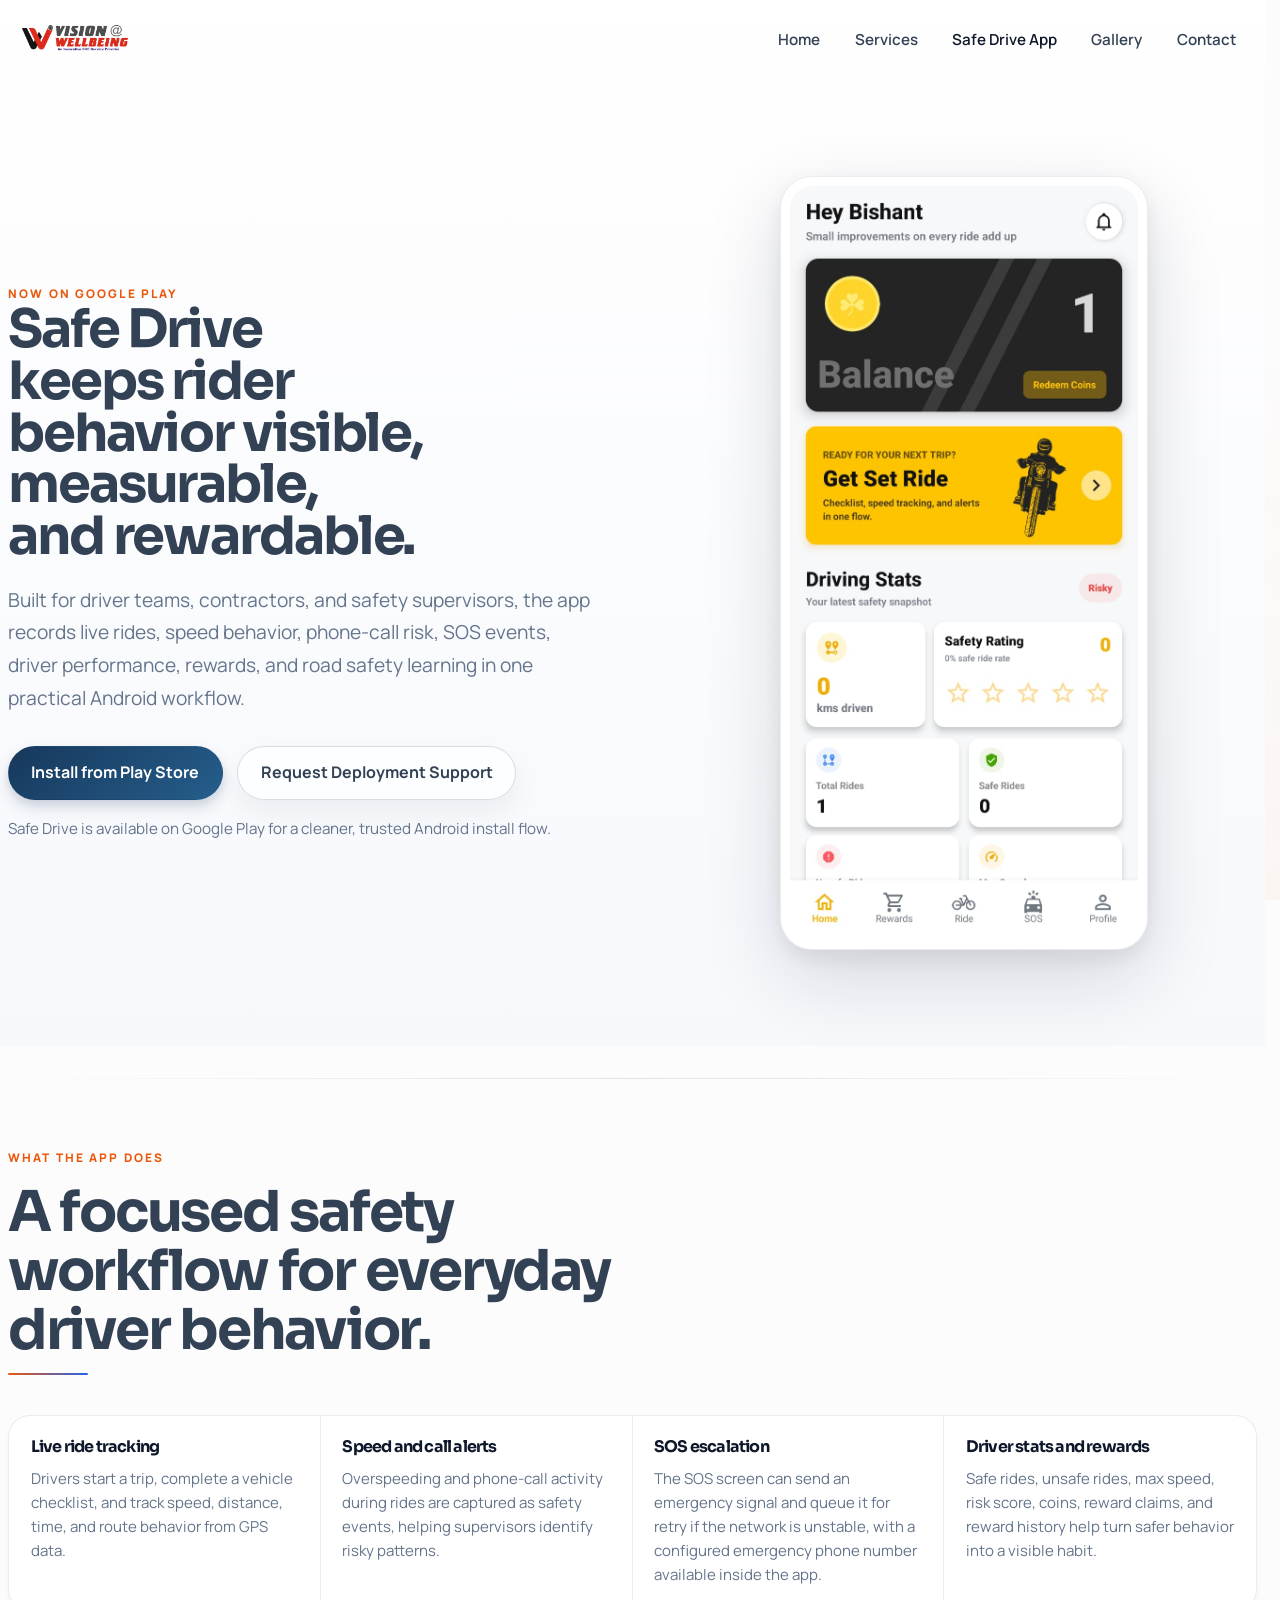
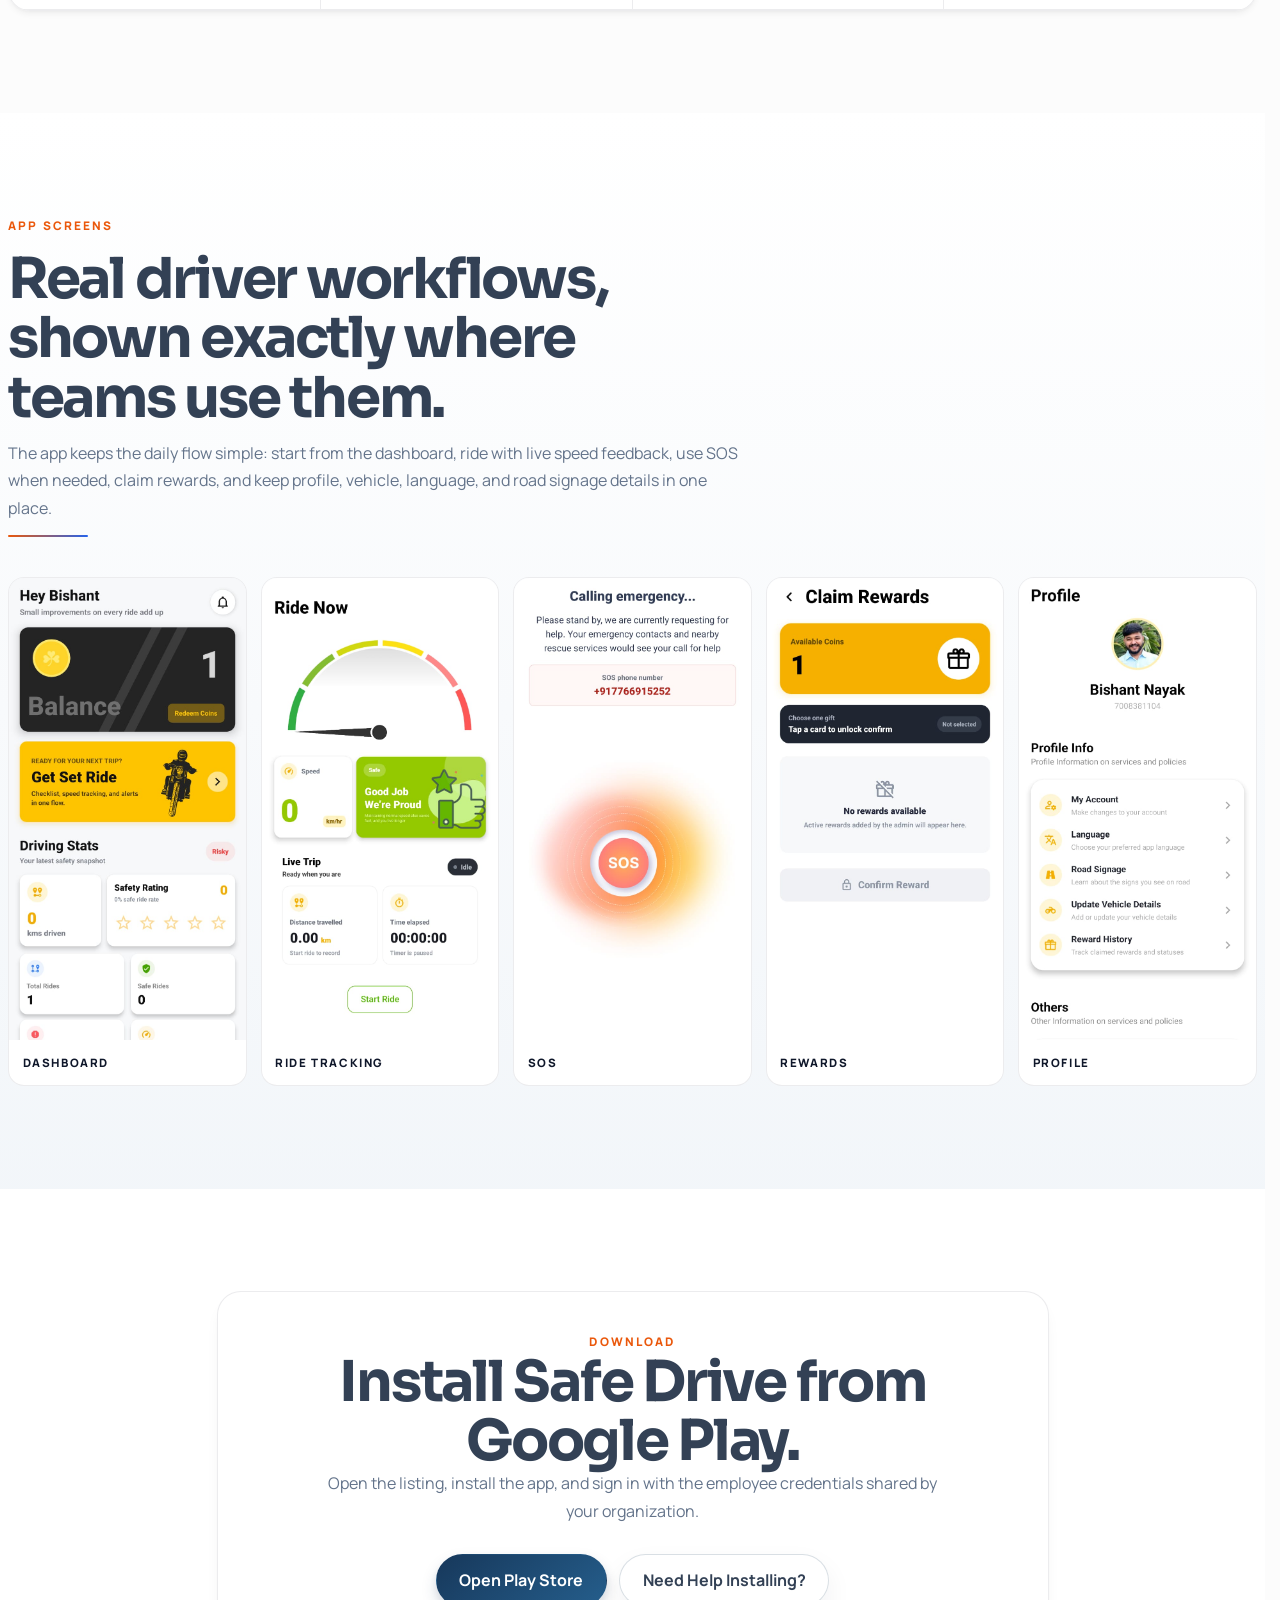
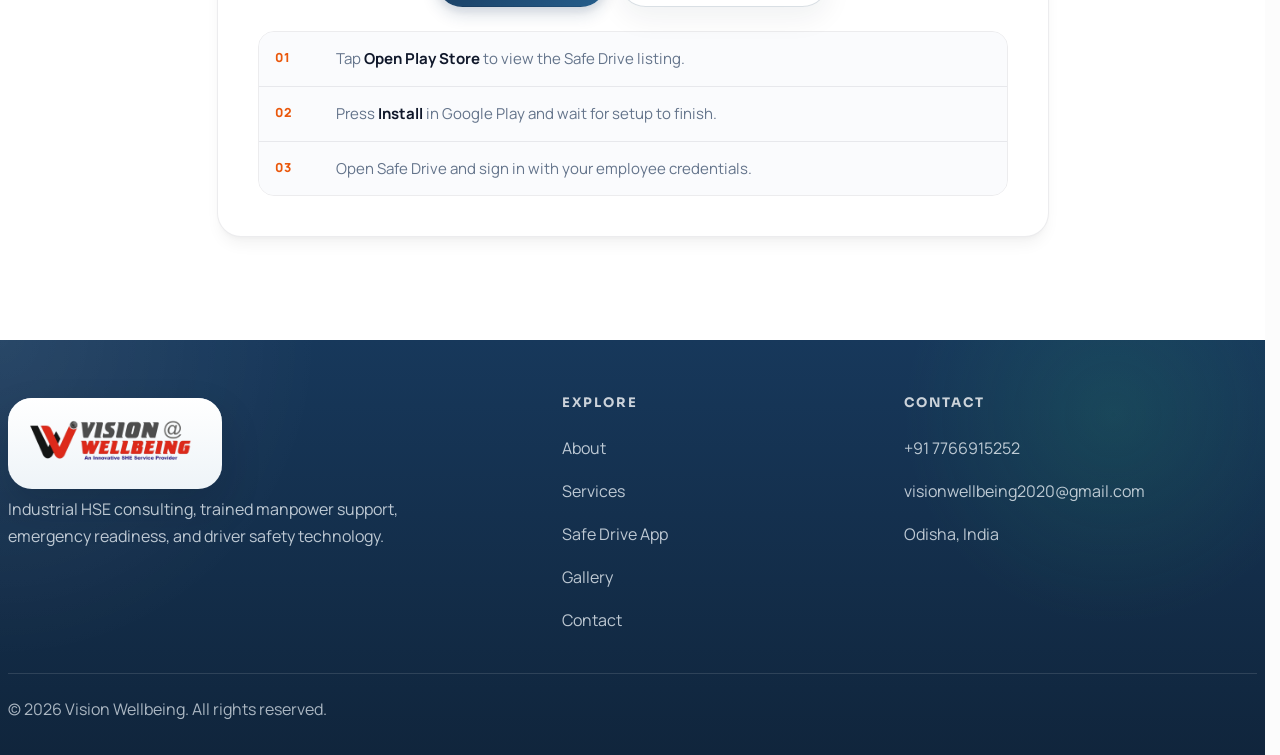
==== commit e049b56a: "Updates" ====
--- a/safe-drive.html
+++ b/safe-drive.html
@@ -3,14 +3,14 @@
   <head>
     <meta charset="UTF-8" />
     <meta name="viewport" content="width=device-width, initial-scale=1.0" />
-    <title>Safe Drive App | Vision Wellbeing Driver Safety APK</title>
+    <title>Safe Drive App | Vision Wellbeing Driver Safety App</title>
     <meta
       name="description"
-      content="Download the Safe Drive Android APK from Vision Wellbeing. Track ride speed, overspeeding, call risk, SOS, driver stats, rewards and road signage learning."
+      content="Install Safe Drive from Google Play. Track ride speed, overspeeding, call risk, SOS, driver stats, rewards and road signage learning."
     />
     <meta
       name="keywords"
-      content="Safe Drive APK, driver safety app, road safety app, GPS speed tracking, SOS app, Vision Wellbeing"
+      content="Safe Drive app, driver safety app, road safety app, GPS speed tracking, SOS app, Vision Wellbeing"
     />
     <meta name="robots" content="index,follow" />
     <meta name="theme-color" content="#17385b" />
@@ -78,7 +78,7 @@
       <section class="safe-drive-hero">
         <div class="container safe-drive-hero-grid">
           <div class="safe-drive-hero-copy reveal">
-            <p class="eyebrow">Android APK download</p>
+            <p class="eyebrow">Now on Google Play</p>
             <h1 class="hero-title">
               Safe Drive keeps rider behavior visible, measurable, and
               rewardable.
@@ -92,19 +92,17 @@
             <div class="hero-actions">
               <a
                 class="btn btn-primary"
-                href="https://drive.google.com/uc?export=download&amp;id=1YH_g91ItYjjLVd2Y5SVkSc28QY6SFQeY"
-                type="application/vnd.android.package-archive"
+                href="https://play.google.com/store/apps/details?id=com.driversbehaviour"
                 rel="noopener"
-                >Download Safe Drive APK</a
+                >Install from Play Store</a
               >
               <a class="btn btn-secondary" href="index.html#contact"
                 >Request Deployment Support</a
               >
             </div>
             <p class="download-note">
-              The APK is hosted on Google Drive to keep the website lightweight.
-              Android may ask permission to install apps from your browser or
-              file manager.
+              Safe Drive is available on Google Play for a cleaner, trusted
+              Android install flow.
             </p>
           </div>
 
@@ -237,20 +235,17 @@
         <div class="container app-download-minimal">
           <div class="reveal">
             <p class="section-label">Download</p>
-            <h2 class="section-title">Install the Safe Drive Android APK.</h2>
+            <h2 class="section-title">Install Safe Drive from Google Play.</h2>
             <p class="section-text">
-              This direct download is best for controlled internal rollout,
-              pilot users, and field testing. For public distribution, Vision
-              Wellbeing can move the app to Play Store, Firebase App
-              Distribution, or a managed cloud download link.
+              Open the listing, install the app, and sign in with the employee
+              credentials shared by your organization.
             </p>
             <div class="safe-drive-actions">
               <a
                 class="btn btn-primary"
-                href="https://drive.google.com/uc?export=download&amp;id=1YH_g91ItYjjLVd2Y5SVkSc28QY6SFQeY"
-                type="application/vnd.android.package-archive"
+                href="https://play.google.com/store/apps/details?id=com.driversbehaviour"
                 rel="noopener"
-                >Download APK</a
+                >Open Play Store</a
               >
               <a class="btn btn-secondary" href="index.html#contact"
                 >Need Help Installing?</a
@@ -260,26 +255,15 @@
             <div class="install-steps" aria-label="Safe Drive installation steps">
               <article>
                 <span>01</span>
-                <p>Tap <strong>Download APK</strong> and open the Google Drive file.</p>
+                <p>Tap <strong>Open Play Store</strong> to view the Safe Drive listing.</p>
               </article>
               <article>
                 <span>02</span>
-                <p>
-                  If Drive says the file is too large to scan or may be harmful,
-                  choose <strong>Download anyway</strong>. This warning appears
-                  because APK files are installable Android apps.
-                </p>
+                <p>Press <strong>Install</strong> in Google Play and wait for setup to finish.</p>
               </article>
               <article>
                 <span>03</span>
-                <p>
-                  Open the downloaded file and allow installation from your
-                  browser or file manager if Android asks.
-                </p>
-              </article>
-              <article>
-                <span>04</span>
-                <p>Install Safe Drive, then sign in with your employee credentials.</p>
+                <p>Open Safe Drive and sign in with your employee credentials.</p>
               </article>
             </div>
           </div>
